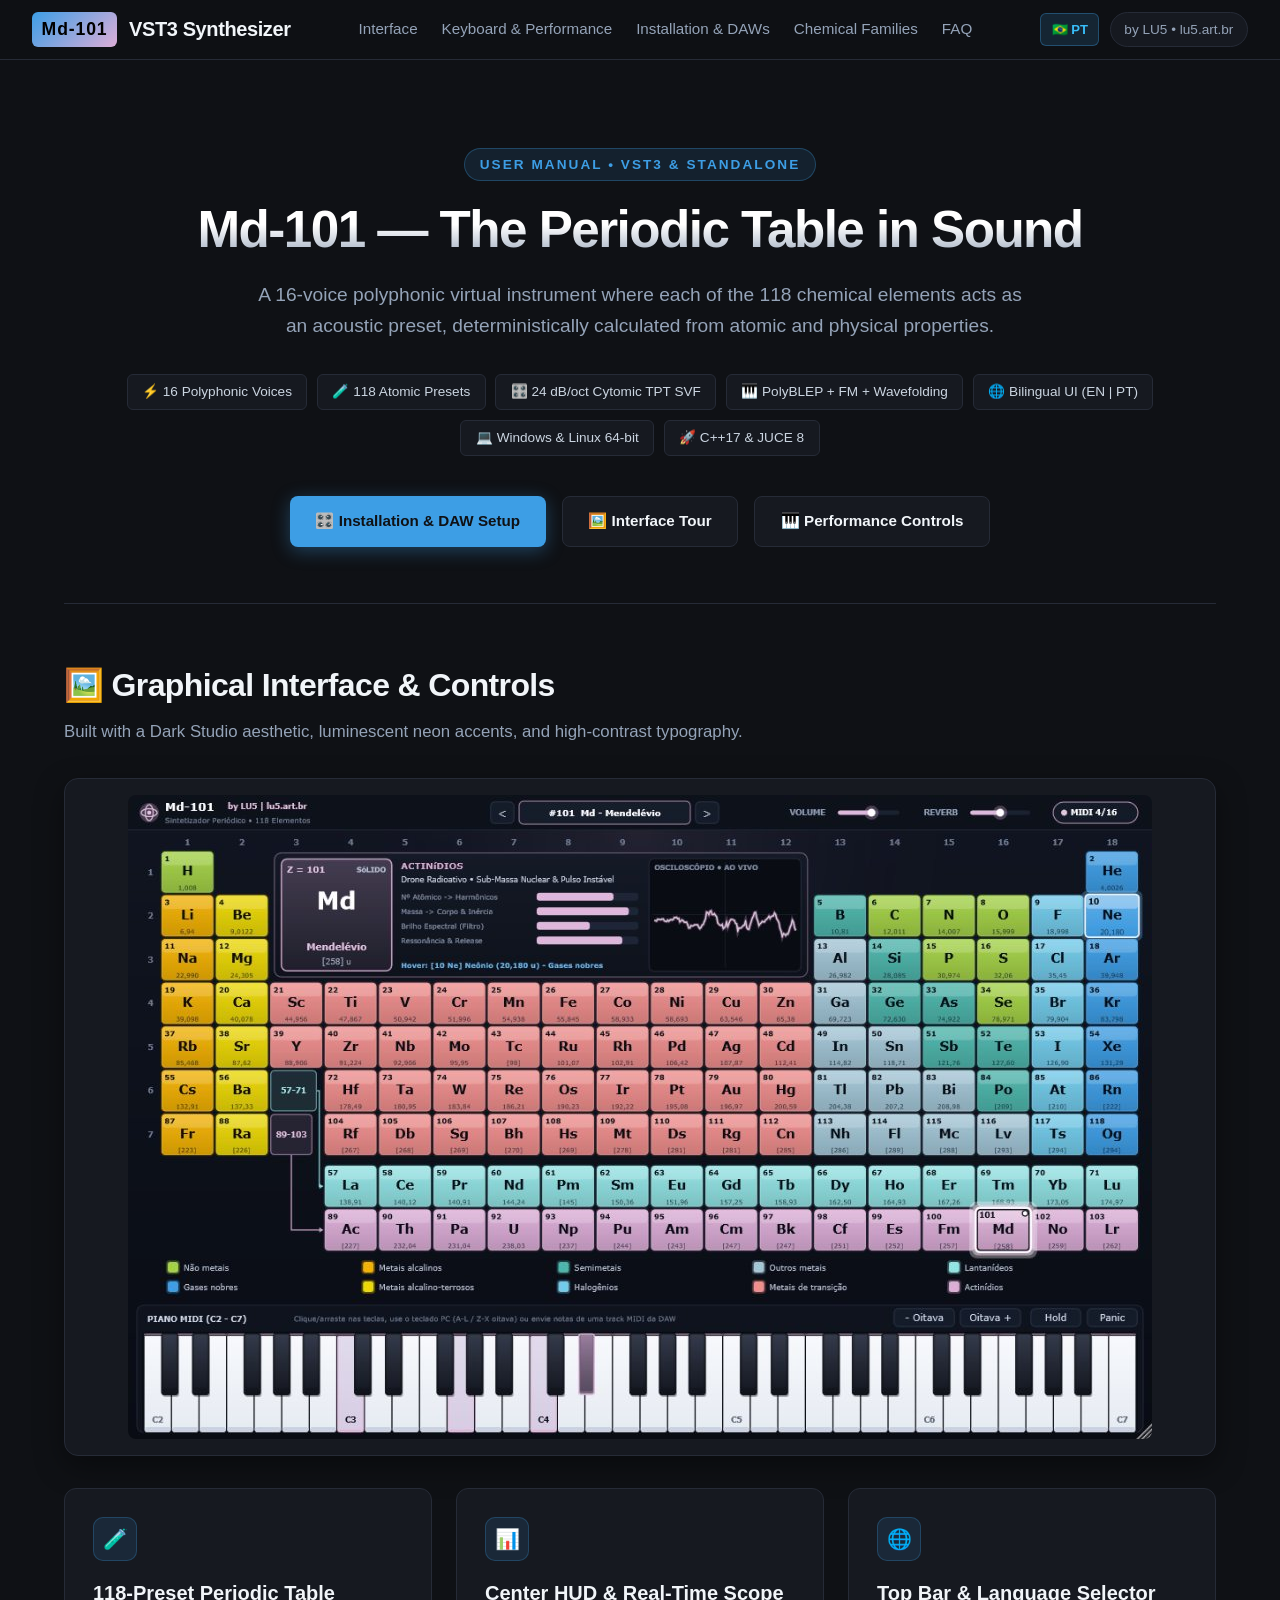
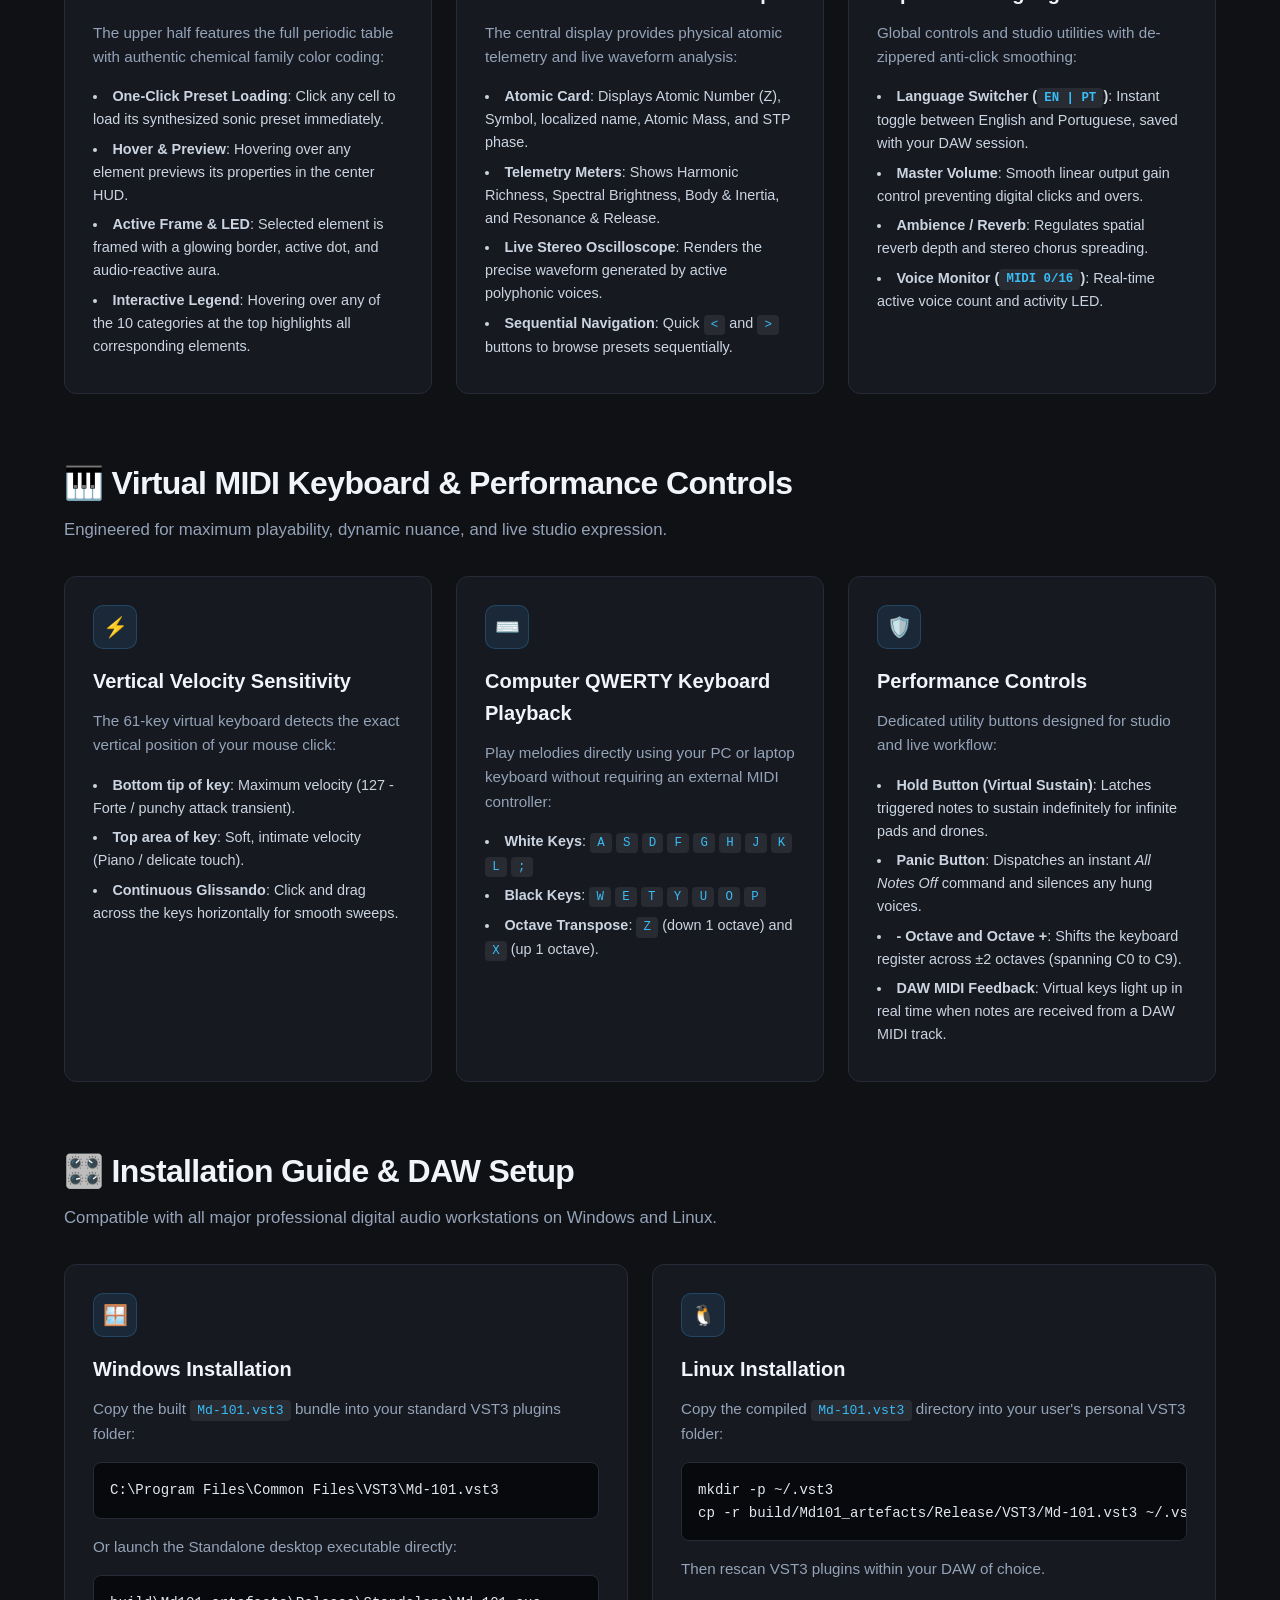
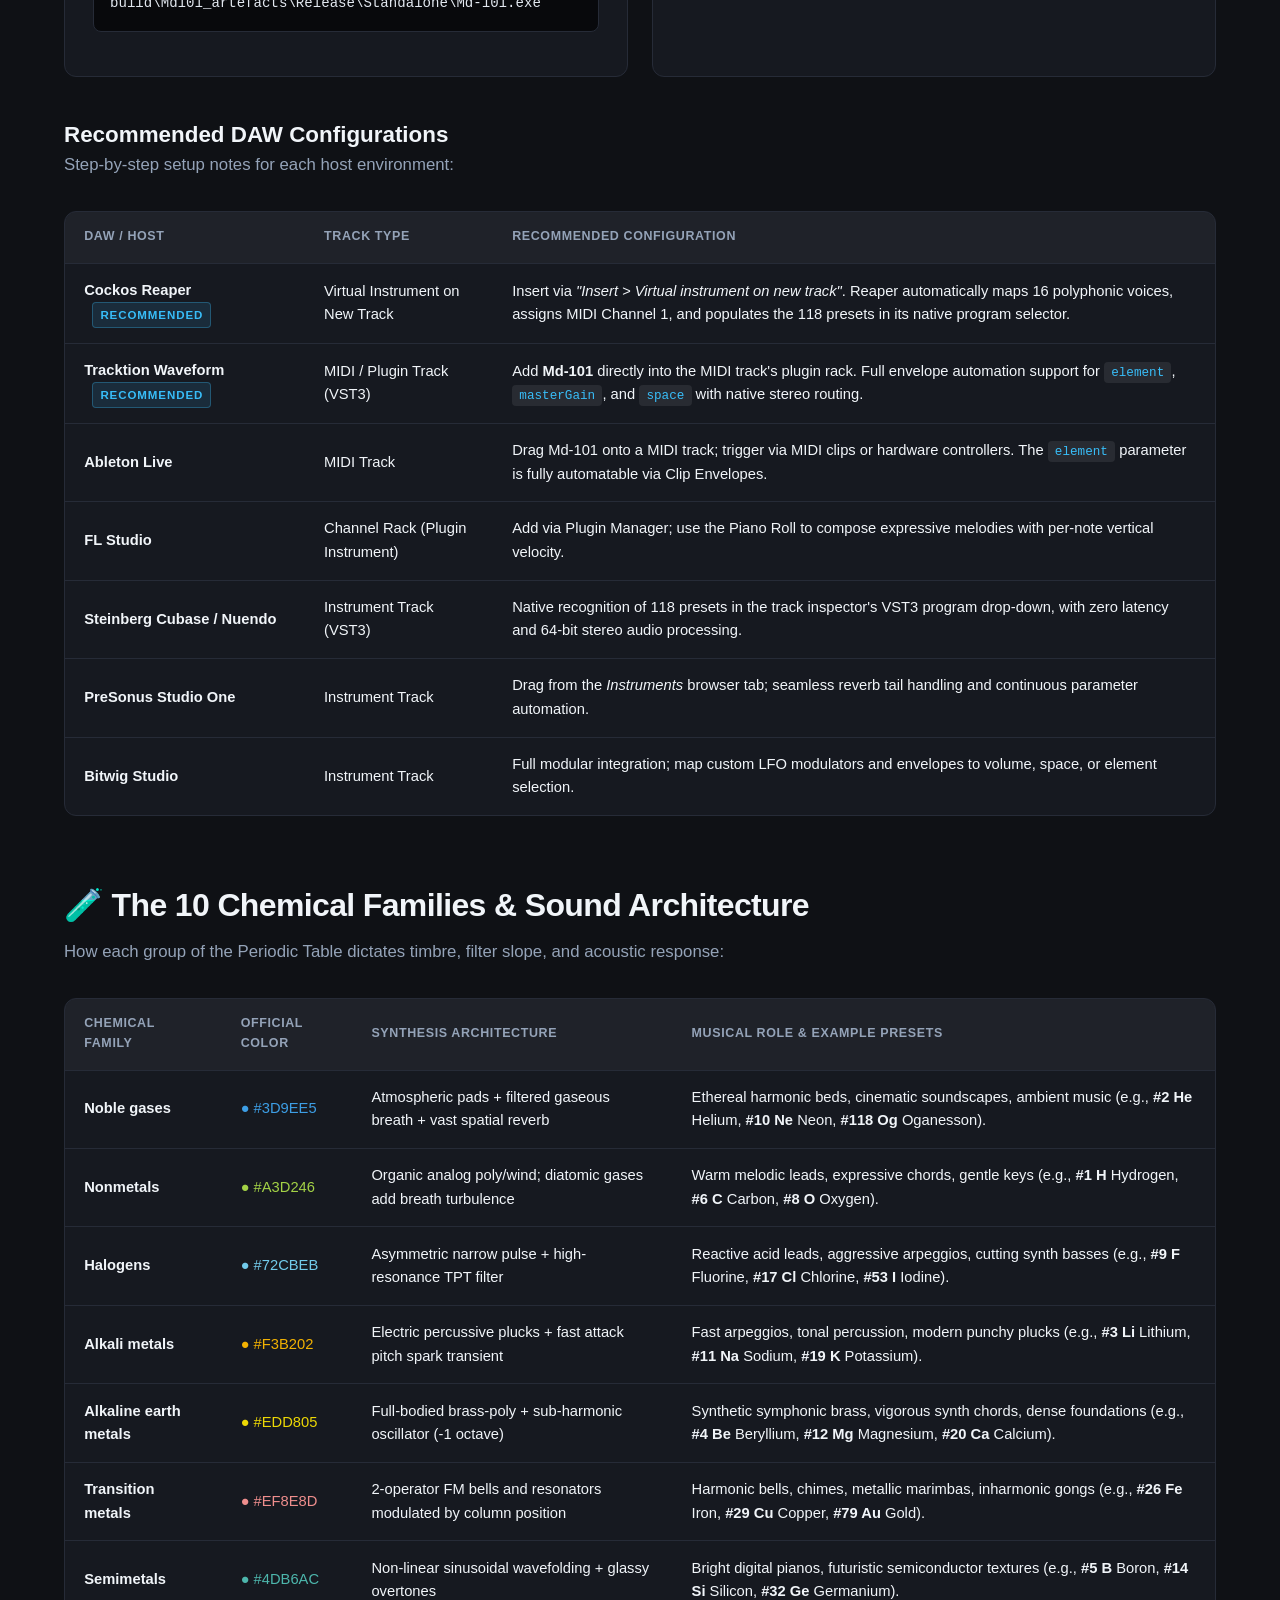
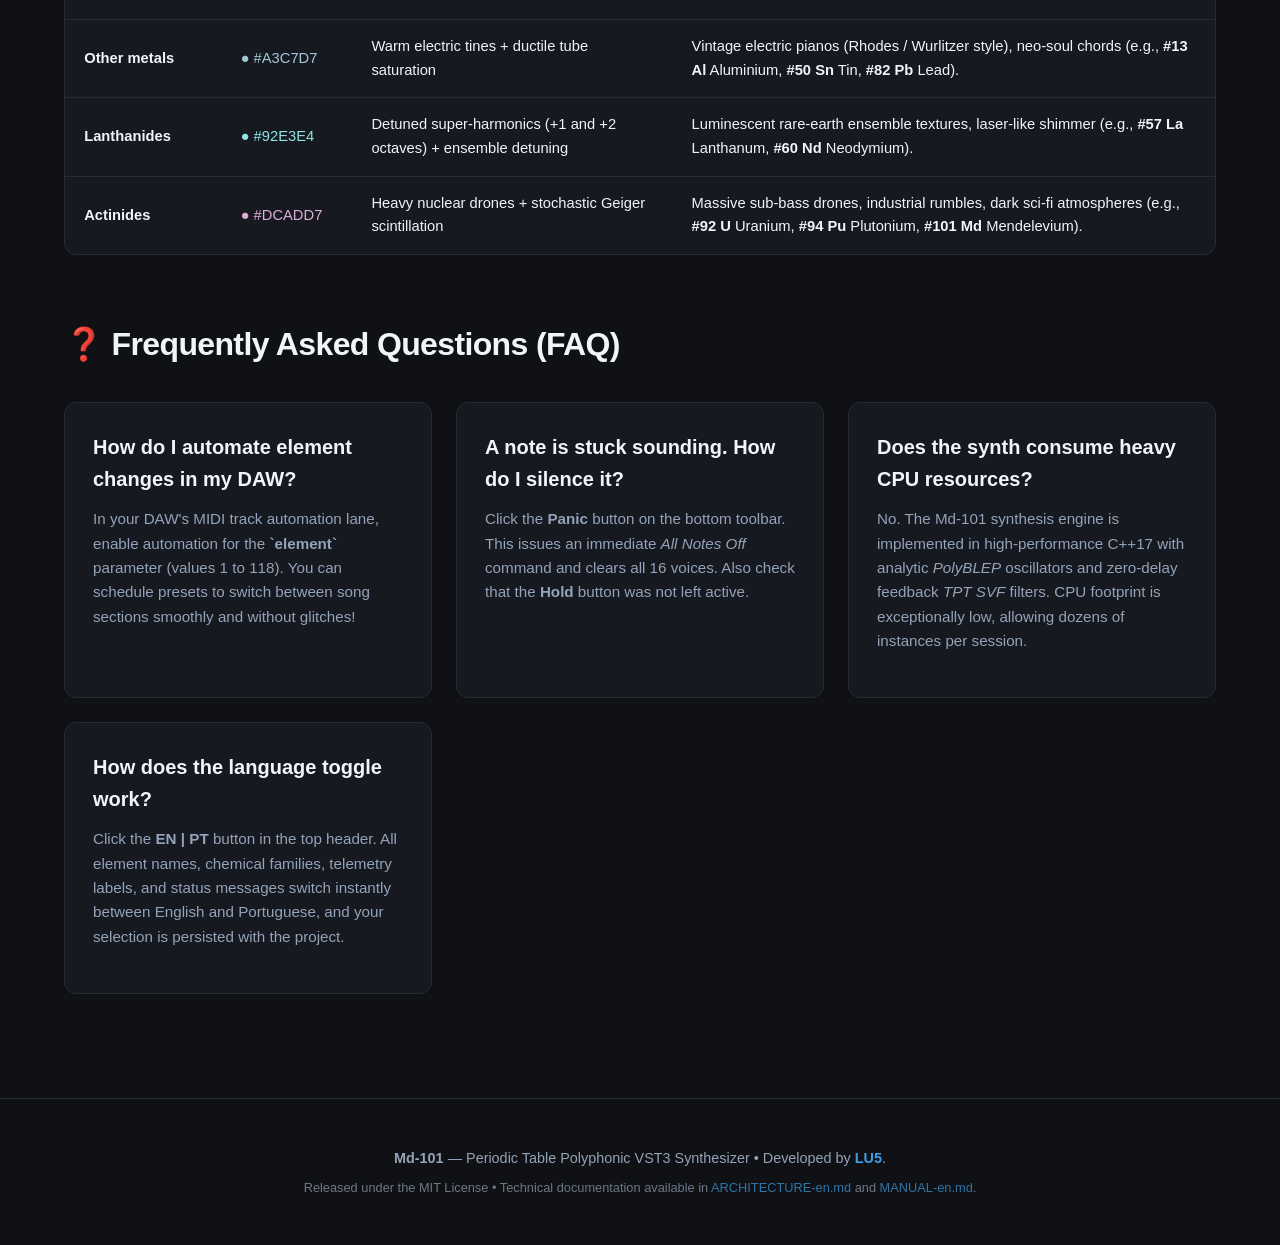
==== docs/manual-en.html @ d2798265 "feat: release version 1.1.0 with bilingual EN/PT UI and documentation" ====
<!DOCTYPE html>
<html lang="en">
<head>
  <meta charset="UTF-8">
  <meta name="viewport" content="width=device-width, initial-scale=1.0">
  <title>Md-101 — VST3 & Standalone User Manual</title>
  <style>
    :root {
      --bg-dark: #0f1115;
      --bg-card: #161920;
      --bg-card-hover: #1e222c;
      --bg-surface: #12141a;
      --border-subtle: #262b37;
      --border-bright: #3b4255;
      --text-main: #f1f5f9;
      --text-muted: #94a3b8;
      --accent: #3d9ee5;
      --accent-glow: rgba(61, 158, 229, 0.35);
      --font-family: -apple-system, BlinkMacSystemFont, "Segoe UI", Roboto, Helvetica, Arial, sans-serif;
    }

    * {
      box-sizing: border-box;
      margin: 0;
      padding: 0;
    }

    body {
      background-color: var(--bg-dark);
      color: var(--text-main);
      font-family: var(--font-family);
      line-height: 1.6;
      -webkit-font-smoothing: antialiased;
      overflow-x: hidden;
    }

    header {
      position: sticky;
      top: 0;
      z-index: 1000;
      background: rgba(15, 17, 21, 0.92);
      backdrop-filter: blur(12px);
      border-bottom: 1px solid var(--border-subtle);
      padding: 0.75rem 2rem;
      display: flex;
      justify-content: space-between;
      align-items: center;
      flex-wrap: wrap;
      gap: 1rem;
    }

    .logo-container {
      display: flex;
      align-items: center;
      gap: 0.75rem;
      text-decoration: none;
      color: inherit;
    }

    .logo-badge {
      background: linear-gradient(135deg, #3d9ee5, #dcadd7);
      color: #000;
      font-weight: 900;
      font-size: 1.1rem;
      padding: 0.2rem 0.6rem;
      border-radius: 6px;
      letter-spacing: 0.05em;
    }

    .logo-title {
      font-size: 1.25rem;
      font-weight: 700;
      letter-spacing: -0.02em;
    }

    .nav-links {
      display: flex;
      gap: 1.5rem;
      list-style: none;
      font-size: 0.95rem;
    }

    .nav-links a {
      color: var(--text-muted);
      text-decoration: none;
      font-weight: 500;
      transition: color 0.2s, text-shadow 0.2s;
    }

    .nav-links a:hover, .nav-links a.active {
      color: var(--text-main);
      text-shadow: 0 0 12px var(--accent-glow);
    }

    .header-actions {
      display: flex;
      align-items: center;
      gap: 0.65rem;
    }

    .lang-badge {
      background: rgba(61, 158, 229, 0.15);
      border: 1px solid rgba(61, 158, 229, 0.35);
      color: #38bdf8;
      font-size: 0.82rem;
      font-weight: 700;
      padding: 0.3rem 0.65rem;
      border-radius: 6px;
      text-decoration: none;
      transition: all 0.2s;
    }
    .lang-badge:hover {
      background: rgba(61, 158, 229, 0.28);
      border-color: #38bdf8;
      color: #fff;
    }

    .author-badge {
      background: var(--bg-card);
      border: 1px solid var(--border-subtle);
      padding: 0.35rem 0.85rem;
      border-radius: 20px;
      font-size: 0.85rem;
      text-decoration: none;
      color: var(--text-muted);
      transition: all 0.2s;
    }
    .author-badge:hover {
      border-color: var(--accent);
      color: var(--text-main);
    }

    /* Main Container */
    main {
      max-width: 1200px;
      margin: 0 auto;
      padding: 2.5rem 1.5rem;
    }

    /* Hero Section */
    .hero {
      text-align: center;
      padding: 3rem 1rem 3.5rem;
      border-bottom: 1px solid var(--border-subtle);
      margin-bottom: 3.5rem;
    }

    .hero-tag {
      display: inline-block;
      font-size: 0.85rem;
      text-transform: uppercase;
      letter-spacing: 0.15em;
      color: var(--accent);
      background: rgba(61, 158, 229, 0.12);
      border: 1px solid rgba(61, 158, 229, 0.3);
      padding: 0.3rem 0.9rem;
      border-radius: 50px;
      margin-bottom: 1.25rem;
      font-weight: 600;
    }

    .hero h1 {
      font-size: 3.2rem;
      font-weight: 800;
      letter-spacing: -0.03em;
      line-height: 1.15;
      margin-bottom: 1.25rem;
      background: linear-gradient(180deg, #ffffff 40%, #94a3b8 100%);
      -webkit-background-clip: text;
      -webkit-text-fill-color: transparent;
    }

    .hero p {
      font-size: 1.2rem;
      color: var(--text-muted);
      max-width: 780px;
      margin: 0 auto 2rem;
    }

    .hero-badges {
      display: flex;
      flex-wrap: wrap;
      justify-content: center;
      gap: 0.6rem;
      margin-bottom: 2.5rem;
    }

    .badge-pill {
      background: var(--bg-card);
      border: 1px solid var(--border-subtle);
      padding: 0.4rem 0.9rem;
      border-radius: 6px;
      font-size: 0.85rem;
      color: #cbd5e1;
    }

    .hero-actions {
      display: flex;
      justify-content: center;
      gap: 1rem;
      flex-wrap: wrap;
    }

    .btn {
      display: inline-flex;
      align-items: center;
      gap: 0.5rem;
      padding: 0.75rem 1.6rem;
      border-radius: 8px;
      font-weight: 600;
      font-size: 0.95rem;
      text-decoration: none;
      cursor: pointer;
      transition: all 0.2s;
      border: none;
    }

    .btn-primary {
      background: var(--accent);
      color: #0f1115;
      box-shadow: 0 4px 18px var(--accent-glow);
    }
    .btn-primary:hover {
      transform: translateY(-2px);
      box-shadow: 0 6px 24px var(--accent-glow);
      filter: brightness(1.1);
    }

    .btn-secondary {
      background: var(--bg-card);
      border: 1px solid var(--border-subtle);
      color: var(--text-main);
    }
    .btn-secondary:hover {
      border-color: var(--border-bright);
      background: var(--bg-card-hover);
    }

    /* Section Headers */
    .section-container {
      margin-bottom: 4rem;
    }

    .section-header {
      margin-bottom: 2rem;
    }

    .section-header h2 {
      font-size: 2rem;
      font-weight: 700;
      letter-spacing: -0.02em;
      margin-bottom: 0.5rem;
      display: flex;
      align-items: center;
      gap: 0.75rem;
    }

    .section-header p {
      color: var(--text-muted);
      font-size: 1.05rem;
    }

    /* Screenshot Banner */
    .screenshot-banner {
      background: var(--bg-card);
      border: 1px solid var(--border-subtle);
      border-radius: 14px;
      padding: 1rem;
      margin-bottom: 2rem;
      text-align: center;
      box-shadow: 0 10px 30px rgba(0, 0, 0, 0.4);
    }

    .screenshot-banner img {
      max-width: 100%;
      height: auto;
      border-radius: 8px;
      display: block;
      margin: 0 auto;
    }

    /* Content Cards Grid */
    .cards-grid {
      display: grid;
      grid-template-columns: repeat(auto-fit, minmax(320px, 1fr));
      gap: 1.5rem;
      margin-bottom: 2.5rem;
    }

    .content-card {
      background: var(--bg-card);
      border: 1px solid var(--border-subtle);
      border-radius: 12px;
      padding: 1.75rem;
      transition: border-color 0.2s;
    }
    .content-card:hover {
      border-color: var(--border-bright);
    }

    .card-icon {
      width: 44px;
      height: 44px;
      border-radius: 10px;
      background: rgba(61, 158, 229, 0.12);
      border: 1px solid rgba(61, 158, 229, 0.25);
      display: flex;
      align-items: center;
      justify-content: center;
      font-size: 1.25rem;
      margin-bottom: 1rem;
      color: var(--accent);
    }

    .content-card h3 {
      font-size: 1.25rem;
      margin-bottom: 0.75rem;
    }

    .content-card p {
      color: var(--text-muted);
      font-size: 0.95rem;
      margin-bottom: 1rem;
    }

    .content-card ul {
      list-style-position: inside;
      color: #cbd5e1;
      font-size: 0.9rem;
    }
    .content-card li {
      margin-bottom: 0.4rem;
    }

    /* Tables */
    .table-wrapper {
      overflow-x: auto;
      background: var(--bg-card);
      border: 1px solid var(--border-subtle);
      border-radius: 12px;
      margin: 1.5rem 0 2.5rem;
    }

    .spec-table {
      width: 100%;
      border-collapse: collapse;
      font-size: 0.92rem;
    }

    .spec-table th, .spec-table td {
      padding: 0.95rem 1.2rem;
      border-bottom: 1px solid var(--border-subtle);
      text-align: left;
    }

    .spec-table th {
      background: rgba(255, 255, 255, 0.04);
      color: var(--text-muted);
      font-weight: 600;
      text-transform: uppercase;
      font-size: 0.78rem;
      letter-spacing: 0.05em;
    }

    .spec-table tr:last-child td {
      border-bottom: none;
    }

    .spec-table tr:hover td {
      background: rgba(255, 255, 255, 0.02);
    }

    .top-daw-badge {
      display: inline-block;
      font-size: 0.72rem;
      text-transform: uppercase;
      letter-spacing: 0.08em;
      font-weight: 700;
      color: #38bdf8;
      background: rgba(56, 189, 248, 0.12);
      border: 1px solid rgba(56, 189, 248, 0.3);
      padding: 0.15rem 0.45rem;
      border-radius: 4px;
      margin-left: 0.5rem;
      vertical-align: middle;
    }

    /* Code blocks */
    pre, code {
      font-family: ui-monospace, SFMono-Regular, Menlo, Monaco, Consolas, monospace;
    }

    pre {
      background: #08090c;
      border: 1px solid var(--border-subtle);
      border-radius: 8px;
      padding: 1rem;
      overflow-x: auto;
      font-size: 0.88rem;
      color: #e2e8f0;
      margin: 0.75rem 0 1rem;
    }

    code.inline-code {
      background: rgba(255, 255, 255, 0.08);
      padding: 0.2rem 0.45rem;
      border-radius: 4px;
      font-size: 0.86em;
      color: #38bdf8;
    }

    footer {
      border-top: 1px solid var(--border-subtle);
      padding: 3rem 2rem;
      text-align: center;
      color: var(--text-muted);
      font-size: 0.9rem;
    }

    footer a {
      color: var(--accent);
      text-decoration: none;
    }
    footer a:hover {
      text-decoration: underline;
    }
  </style>
</head>
<body>

  <!-- Header -->
  <header>
    <a href="#intro" class="logo-container">
      <span class="logo-badge">Md-101</span>
      <span class="logo-title">VST3 Synthesizer</span>
    </a>
    <ul class="nav-links">
      <li><a href="#interface">Interface</a></li>
      <li><a href="#keyboard">Keyboard & Performance</a></li>
      <li><a href="#installation">Installation & DAWs</a></li>
      <li><a href="#families">Chemical Families</a></li>
      <li><a href="#faq">FAQ</a></li>
    </ul>
    <div class="header-actions">
      <a href="manual.html" class="lang-badge" title="Versão em Português">🇧🇷 PT</a>
      <a href="https://lu5.art.br" target="_blank" rel="noopener" class="author-badge">by LU5 • lu5.art.br</a>
    </div>
  </header>

  <!-- Main -->
  <main>

    <!-- Hero Section -->
    <section class="hero" id="intro">
      <span class="hero-tag">User Manual • VST3 & Standalone</span>
      <h1>Md-101 — The Periodic Table in Sound</h1>
      <p>
        A 16-voice polyphonic virtual instrument where each of the 118 chemical elements acts as an acoustic preset, deterministically calculated from atomic and physical properties.
      </p>

      <div class="hero-badges">
        <span class="badge-pill">⚡ 16 Polyphonic Voices</span>
        <span class="badge-pill">🧪 118 Atomic Presets</span>
        <span class="badge-pill">🎛️ 24 dB/oct Cytomic TPT SVF</span>
        <span class="badge-pill">🎹 PolyBLEP + FM + Wavefolding</span>
        <span class="badge-pill">🌐 Bilingual UI (EN | PT)</span>
        <span class="badge-pill">💻 Windows & Linux 64-bit</span>
        <span class="badge-pill">🚀 C++17 & JUCE 8</span>
      </div>

      <div class="hero-actions">
        <a href="#installation" class="btn btn-primary">🎛️ Installation & DAW Setup</a>
        <a href="#interface" class="btn btn-secondary">🖼️ Interface Tour</a>
        <a href="#keyboard" class="btn btn-secondary">🎹 Performance Controls</a>
      </div>
    </section>

    <!-- Interface Section -->
    <section class="section-container" id="interface">
      <div class="section-header">
        <h2>🖼️ Graphical Interface & Controls</h2>
        <p>Built with a Dark Studio aesthetic, luminescent neon accents, and high-contrast typography.</p>
      </div>

      <div class="screenshot-banner">
        <img src="../assets/screenshot.jpg" alt="Official Md-101 synthesizer interface screenshot" />
      </div>

      <div class="cards-grid">
        <div class="content-card">
          <div class="card-icon">🧪</div>
          <h3>118-Preset Periodic Table</h3>
          <p>
            The upper half features the full periodic table with authentic chemical family color coding:
          </p>
          <ul>
            <li><strong>One-Click Preset Loading</strong>: Click any cell to load its synthesized sonic preset immediately.</li>
            <li><strong>Hover & Preview</strong>: Hovering over any element previews its properties in the center HUD.</li>
            <li><strong>Active Frame & LED</strong>: Selected element is framed with a glowing border, active dot, and audio-reactive aura.</li>
            <li><strong>Interactive Legend</strong>: Hovering over any of the 10 categories at the top highlights all corresponding elements.</li>
          </ul>
        </div>

        <div class="content-card">
          <div class="card-icon">📊</div>
          <h3>Center HUD & Real-Time Scope</h3>
          <p>
            The central display provides physical atomic telemetry and live waveform analysis:
          </p>
          <ul>
            <li><strong>Atomic Card</strong>: Displays Atomic Number (Z), Symbol, localized name, Atomic Mass, and STP phase.</li>
            <li><strong>Telemetry Meters</strong>: Shows Harmonic Richness, Spectral Brightness, Body & Inertia, and Resonance & Release.</li>
            <li><strong>Live Stereo Oscilloscope</strong>: Renders the precise waveform generated by active polyphonic voices.</li>
            <li><strong>Sequential Navigation</strong>: Quick <code class="inline-code">&lt;</code> and <code class="inline-code">&gt;</code> buttons to browse presets sequentially.</li>
          </ul>
        </div>

        <div class="content-card">
          <div class="card-icon">🌐</div>
          <h3>Top Bar & Language Selector</h3>
          <p>
            Global controls and studio utilities with de-zippered anti-click smoothing:
          </p>
          <ul>
            <li><strong>Language Switcher (<code class="inline-code">EN | PT</code>)</strong>: Instant toggle between English and Portuguese, saved with your DAW session.</li>
            <li><strong>Master Volume</strong>: Smooth linear output gain control preventing digital clicks and overs.</li>
            <li><strong>Ambience / Reverb</strong>: Regulates spatial reverb depth and stereo chorus spreading.</li>
            <li><strong>Voice Monitor (<code class="inline-code">MIDI 0/16</code>)</strong>: Real-time active voice count and activity LED.</li>
          </ul>
        </div>
      </div>
    </section>

    <!-- Performance & Keyboard Section -->
    <section class="section-container" id="keyboard">
      <div class="section-header">
        <h2>🎹 Virtual MIDI Keyboard & Performance Controls</h2>
        <p>Engineered for maximum playability, dynamic nuance, and live studio expression.</p>
      </div>

      <div class="cards-grid">
        <div class="content-card">
          <div class="card-icon">⚡</div>
          <h3>Vertical Velocity Sensitivity</h3>
          <p>
            The 61-key virtual keyboard detects the exact vertical position of your mouse click:
          </p>
          <ul>
            <li><strong>Bottom tip of key</strong>: Maximum velocity (127 - Forte / punchy attack transient).</li>
            <li><strong>Top area of key</strong>: Soft, intimate velocity (Piano / delicate touch).</li>
            <li><strong>Continuous Glissando</strong>: Click and drag across the keys horizontally for smooth sweeps.</li>
          </ul>
        </div>

        <div class="content-card">
          <div class="card-icon">⌨️</div>
          <h3>Computer QWERTY Keyboard Playback</h3>
          <p>
            Play melodies directly using your PC or laptop keyboard without requiring an external MIDI controller:
          </p>
          <ul>
            <li><strong>White Keys</strong>: <code class="inline-code">A</code> <code class="inline-code">S</code> <code class="inline-code">D</code> <code class="inline-code">F</code> <code class="inline-code">G</code> <code class="inline-code">H</code> <code class="inline-code">J</code> <code class="inline-code">K</code> <code class="inline-code">L</code> <code class="inline-code">;</code></li>
            <li><strong>Black Keys</strong>: <code class="inline-code">W</code> <code class="inline-code">E</code> <code class="inline-code">T</code> <code class="inline-code">Y</code> <code class="inline-code">U</code> <code class="inline-code">O</code> <code class="inline-code">P</code></li>
            <li><strong>Octave Transpose</strong>: <code class="inline-code">Z</code> (down 1 octave) and <code class="inline-code">X</code> (up 1 octave).</li>
          </ul>
        </div>

        <div class="content-card">
          <div class="card-icon">🛡️</div>
          <h3>Performance Controls</h3>
          <p>
            Dedicated utility buttons designed for studio and live workflow:
          </p>
          <ul>
            <li><strong>Hold Button (Virtual Sustain)</strong>: Latches triggered notes to sustain indefinitely for infinite pads and drones.</li>
            <li><strong>Panic Button</strong>: Dispatches an instant <em>All Notes Off</em> command and silences any hung voices.</li>
            <li><strong>- Octave and Octave +</strong>: Shifts the keyboard register across &plusmn;2 octaves (spanning C0 to C9).</li>
            <li><strong>DAW MIDI Feedback</strong>: Virtual keys light up in real time when notes are received from a DAW MIDI track.</li>
          </ul>
        </div>
      </div>
    </section>

    <!-- Installation & DAWs Section -->
    <section class="section-container" id="installation">
      <div class="section-header">
        <h2>🎛️ Installation Guide & DAW Setup</h2>
        <p>Compatible with all major professional digital audio workstations on Windows and Linux.</p>
      </div>

      <div class="cards-grid">
        <div class="content-card">
          <div class="card-icon">🪟</div>
          <h3>Windows Installation</h3>
          <p>Copy the built <code class="inline-code">Md-101.vst3</code> bundle into your standard VST3 plugins folder:</p>
          <pre>C:\Program Files\Common Files\VST3\Md-101.vst3</pre>
          <p>Or launch the Standalone desktop executable directly:</p>
          <pre>build\Md101_artefacts\Release\Standalone\Md-101.exe</pre>
        </div>

        <div class="content-card">
          <div class="card-icon">🐧</div>
          <h3>Linux Installation</h3>
          <p>Copy the compiled <code class="inline-code">Md-101.vst3</code> directory into your user's personal VST3 folder:</p>
          <pre>mkdir -p ~/.vst3
cp -r build/Md101_artefacts/Release/VST3/Md-101.vst3 ~/.vst3/</pre>
          <p>Then rescan VST3 plugins within your DAW of choice.</p>
        </div>
      </div>

      <div class="section-header" style="margin-top: 2rem;">
        <h3 style="font-size: 1.4rem;">Recommended DAW Configurations</h3>
        <p>Step-by-step setup notes for each host environment:</p>
      </div>

      <div class="table-wrapper">
        <table class="spec-table">
          <thead>
            <tr>
              <th>DAW / Host</th>
              <th>Track Type</th>
              <th>Recommended Configuration</th>
            </tr>
          </thead>
          <tbody>
            <tr>
              <td>
                <strong>Cockos Reaper</strong>
                <span class="top-daw-badge">Recommended</span>
              </td>
              <td>Virtual Instrument on New Track</td>
              <td>Insert via <em>"Insert &gt; Virtual instrument on new track"</em>. Reaper automatically maps 16 polyphonic voices, assigns MIDI Channel 1, and populates the 118 presets in its native program selector.</td>
            </tr>
            <tr>
              <td>
                <strong>Tracktion Waveform</strong>
                <span class="top-daw-badge">Recommended</span>
              </td>
              <td>MIDI / Plugin Track (VST3)</td>
              <td>Add <strong>Md-101</strong> directly into the MIDI track's plugin rack. Full envelope automation support for <code class="inline-code">element</code>, <code class="inline-code">masterGain</code>, and <code class="inline-code">space</code> with native stereo routing.</td>
            </tr>
            <tr>
              <td><strong>Ableton Live</strong></td>
              <td>MIDI Track</td>
              <td>Drag Md-101 onto a MIDI track; trigger via MIDI clips or hardware controllers. The <code class="inline-code">element</code> parameter is fully automatable via Clip Envelopes.</td>
            </tr>
            <tr>
              <td><strong>FL Studio</strong></td>
              <td>Channel Rack (Plugin Instrument)</td>
              <td>Add via Plugin Manager; use the Piano Roll to compose expressive melodies with per-note vertical velocity.</td>
            </tr>
            <tr>
              <td><strong>Steinberg Cubase / Nuendo</strong></td>
              <td>Instrument Track (VST3)</td>
              <td>Native recognition of 118 presets in the track inspector's VST3 program drop-down, with zero latency and 64-bit stereo audio processing.</td>
            </tr>
            <tr>
              <td><strong>PreSonus Studio One</strong></td>
              <td>Instrument Track</td>
              <td>Drag from the <em>Instruments</em> browser tab; seamless reverb tail handling and continuous parameter automation.</td>
            </tr>
            <tr>
              <td><strong>Bitwig Studio</strong></td>
              <td>Instrument Track</td>
              <td>Full modular integration; map custom LFO modulators and envelopes to volume, space, or element selection.</td>
            </tr>
          </tbody>
        </table>
      </div>
    </section>

    <!-- Chemical Families & Sound Section -->
    <section class="section-container" id="families">
      <div class="section-header">
        <h2>🧪 The 10 Chemical Families & Sound Architecture</h2>
        <p>How each group of the Periodic Table dictates timbre, filter slope, and acoustic response:</p>
      </div>

      <div class="table-wrapper">
        <table class="spec-table">
          <thead>
            <tr>
              <th>Chemical Family</th>
              <th>Official Color</th>
              <th>Synthesis Architecture</th>
              <th>Musical Role & Example Presets</th>
            </tr>
          </thead>
          <tbody>
            <tr>
              <td><strong>Noble gases</strong></td>
              <td><span style="color: #3D9EE5;">● #3D9EE5</span></td>
              <td>Atmospheric pads + filtered gaseous breath + vast spatial reverb</td>
              <td>Ethereal harmonic beds, cinematic soundscapes, ambient music (e.g., <strong>#2 He</strong> Helium, <strong>#10 Ne</strong> Neon, <strong>#118 Og</strong> Oganesson).</td>
            </tr>
            <tr>
              <td><strong>Nonmetals</strong></td>
              <td><span style="color: #A3D246;">● #A3D246</span></td>
              <td>Organic analog poly/wind; diatomic gases add breath turbulence</td>
              <td>Warm melodic leads, expressive chords, gentle keys (e.g., <strong>#1 H</strong> Hydrogen, <strong>#6 C</strong> Carbon, <strong>#8 O</strong> Oxygen).</td>
            </tr>
            <tr>
              <td><strong>Halogens</strong></td>
              <td><span style="color: #72CBEB;">● #72CBEB</span></td>
              <td>Asymmetric narrow pulse + high-resonance TPT filter</td>
              <td>Reactive acid leads, aggressive arpeggios, cutting synth basses (e.g., <strong>#9 F</strong> Fluorine, <strong>#17 Cl</strong> Chlorine, <strong>#53 I</strong> Iodine).</td>
            </tr>
            <tr>
              <td><strong>Alkali metals</strong></td>
              <td><span style="color: #F3B202;">● #F3B202</span></td>
              <td>Electric percussive plucks + fast attack pitch spark transient</td>
              <td>Fast arpeggios, tonal percussion, modern punchy plucks (e.g., <strong>#3 Li</strong> Lithium, <strong>#11 Na</strong> Sodium, <strong>#19 K</strong> Potassium).</td>
            </tr>
            <tr>
              <td><strong>Alkaline earth metals</strong></td>
              <td><span style="color: #EDD805;">● #EDD805</span></td>
              <td>Full-bodied brass-poly + sub-harmonic oscillator (-1 octave)</td>
              <td>Synthetic symphonic brass, vigorous synth chords, dense foundations (e.g., <strong>#4 Be</strong> Beryllium, <strong>#12 Mg</strong> Magnesium, <strong>#20 Ca</strong> Calcium).</td>
            </tr>
            <tr>
              <td><strong>Transition metals</strong></td>
              <td><span style="color: #EF8E8D;">● #EF8E8D</span></td>
              <td>2-operator FM bells and resonators modulated by column position</td>
              <td>Harmonic bells, chimes, metallic marimbas, inharmonic gongs (e.g., <strong>#26 Fe</strong> Iron, <strong>#29 Cu</strong> Copper, <strong>#79 Au</strong> Gold).</td>
            </tr>
            <tr>
              <td><strong>Semimetals</strong></td>
              <td><span style="color: #4DB6AC;">● #4DB6AC</span></td>
              <td>Non-linear sinusoidal wavefolding + glassy overtones</td>
              <td>Bright digital pianos, futuristic semiconductor textures (e.g., <strong>#5 B</strong> Boron, <strong>#14 Si</strong> Silicon, <strong>#32 Ge</strong> Germanium).</td>
            </tr>
            <tr>
              <td><strong>Other metals</strong></td>
              <td><span style="color: #A3C7D7;">● #A3C7D7</span></td>
              <td>Warm electric tines + ductile tube saturation</td>
              <td>Vintage electric pianos (Rhodes / Wurlitzer style), neo-soul chords (e.g., <strong>#13 Al</strong> Aluminium, <strong>#50 Sn</strong> Tin, <strong>#82 Pb</strong> Lead).</td>
            </tr>
            <tr>
              <td><strong>Lanthanides</strong></td>
              <td><span style="color: #92E3E4;">● #92E3E4</span></td>
              <td>Detuned super-harmonics (+1 and +2 octaves) + ensemble detuning</td>
              <td>Luminescent rare-earth ensemble textures, laser-like shimmer (e.g., <strong>#57 La</strong> Lanthanum, <strong>#60 Nd</strong> Neodymium).</td>
            </tr>
            <tr>
              <td><strong>Actinides</strong></td>
              <td><span style="color: #DCADD7;">● #DCADD7</span></td>
              <td>Heavy nuclear drones + stochastic Geiger scintillation</td>
              <td>Massive sub-bass drones, industrial rumbles, dark sci-fi atmospheres (e.g., <strong>#92 U</strong> Uranium, <strong>#94 Pu</strong> Plutonium, <strong>#101 Md</strong> Mendelevium).</td>
            </tr>
          </tbody>
        </table>
      </div>
    </section>

    <!-- FAQ Section -->
    <section class="section-container" id="faq">
      <div class="section-header">
        <h2>❓ Frequently Asked Questions (FAQ)</h2>
      </div>

      <div class="cards-grid">
        <div class="content-card">
          <h3>How do I automate element changes in my DAW?</h3>
          <p>
            In your DAW's MIDI track automation lane, enable automation for the <strong>`element`</strong> parameter (values 1 to 118). You can schedule presets to switch between song sections smoothly and without glitches!
          </p>
        </div>

        <div class="content-card">
          <h3>A note is stuck sounding. How do I silence it?</h3>
          <p>
            Click the <strong>Panic</strong> button on the bottom toolbar. This issues an immediate <em>All Notes Off</em> command and clears all 16 voices. Also check that the <strong>Hold</strong> button was not left active.
          </p>
        </div>

        <div class="content-card">
          <h3>Does the synth consume heavy CPU resources?</h3>
          <p>
            No. The Md-101 synthesis engine is implemented in high-performance C++17 with analytic <em>PolyBLEP</em> oscillators and zero-delay feedback <em>TPT SVF</em> filters. CPU footprint is exceptionally low, allowing dozens of instances per session.
          </p>
        </div>

        <div class="content-card">
          <h3>How does the language toggle work?</h3>
          <p>
            Click the <strong>EN | PT</strong> button in the top header. All element names, chemical families, telemetry labels, and status messages switch instantly between English and Portuguese, and your selection is persisted with the project.
          </p>
        </div>
      </div>
    </section>

  </main>

  <!-- Footer -->
  <footer>
    <p>
      <strong>Md-101</strong> — Periodic Table Polyphonic VST3 Synthesizer • Developed by <a href="https://lu5.art.br" target="_blank" rel="noopener"><strong>LU5</strong></a>.
    </p>
    <p style="margin-top: 0.5rem; font-size: 0.8rem; opacity: 0.7;">
      Released under the MIT License • Technical documentation available in <a href="ARCHITECTURE-en.md">ARCHITECTURE-en.md</a> and <a href="MANUAL-en.md">MANUAL-en.md</a>.
    </p>
  </footer>

</body>
</html>
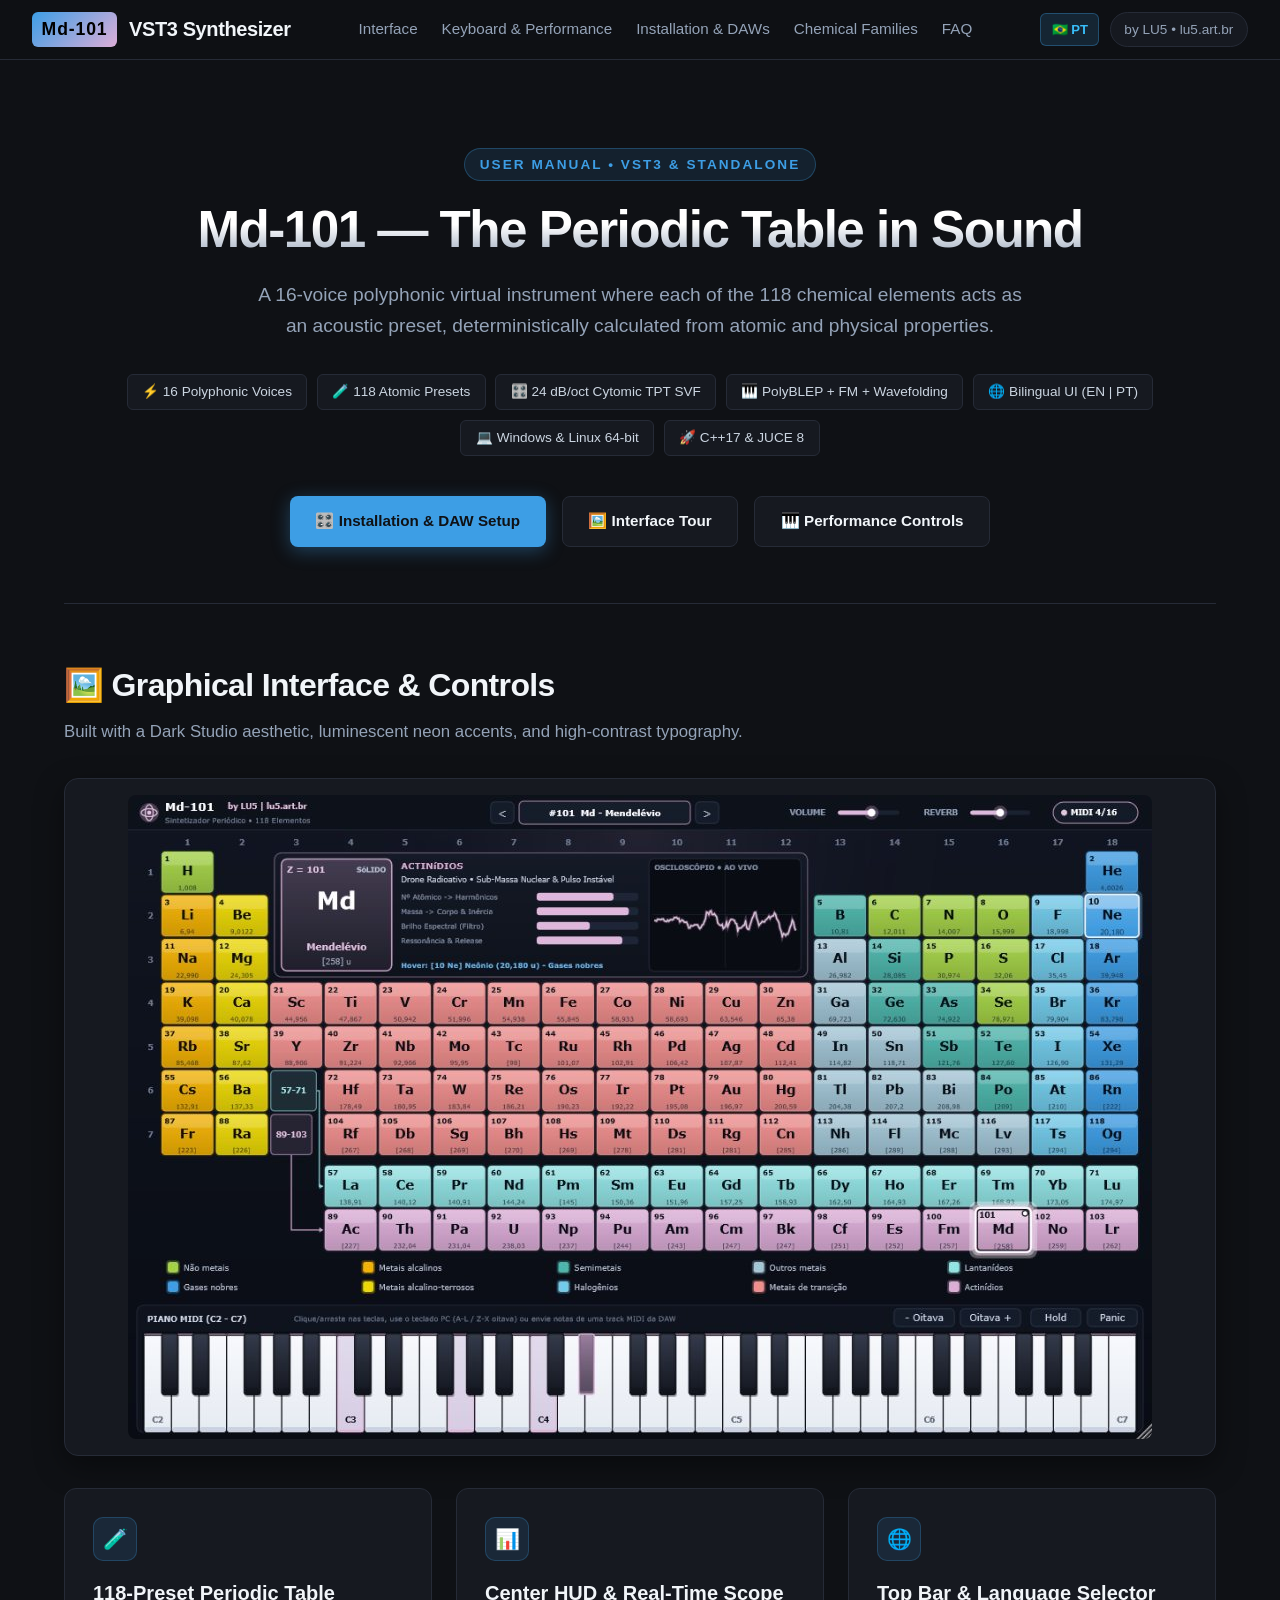
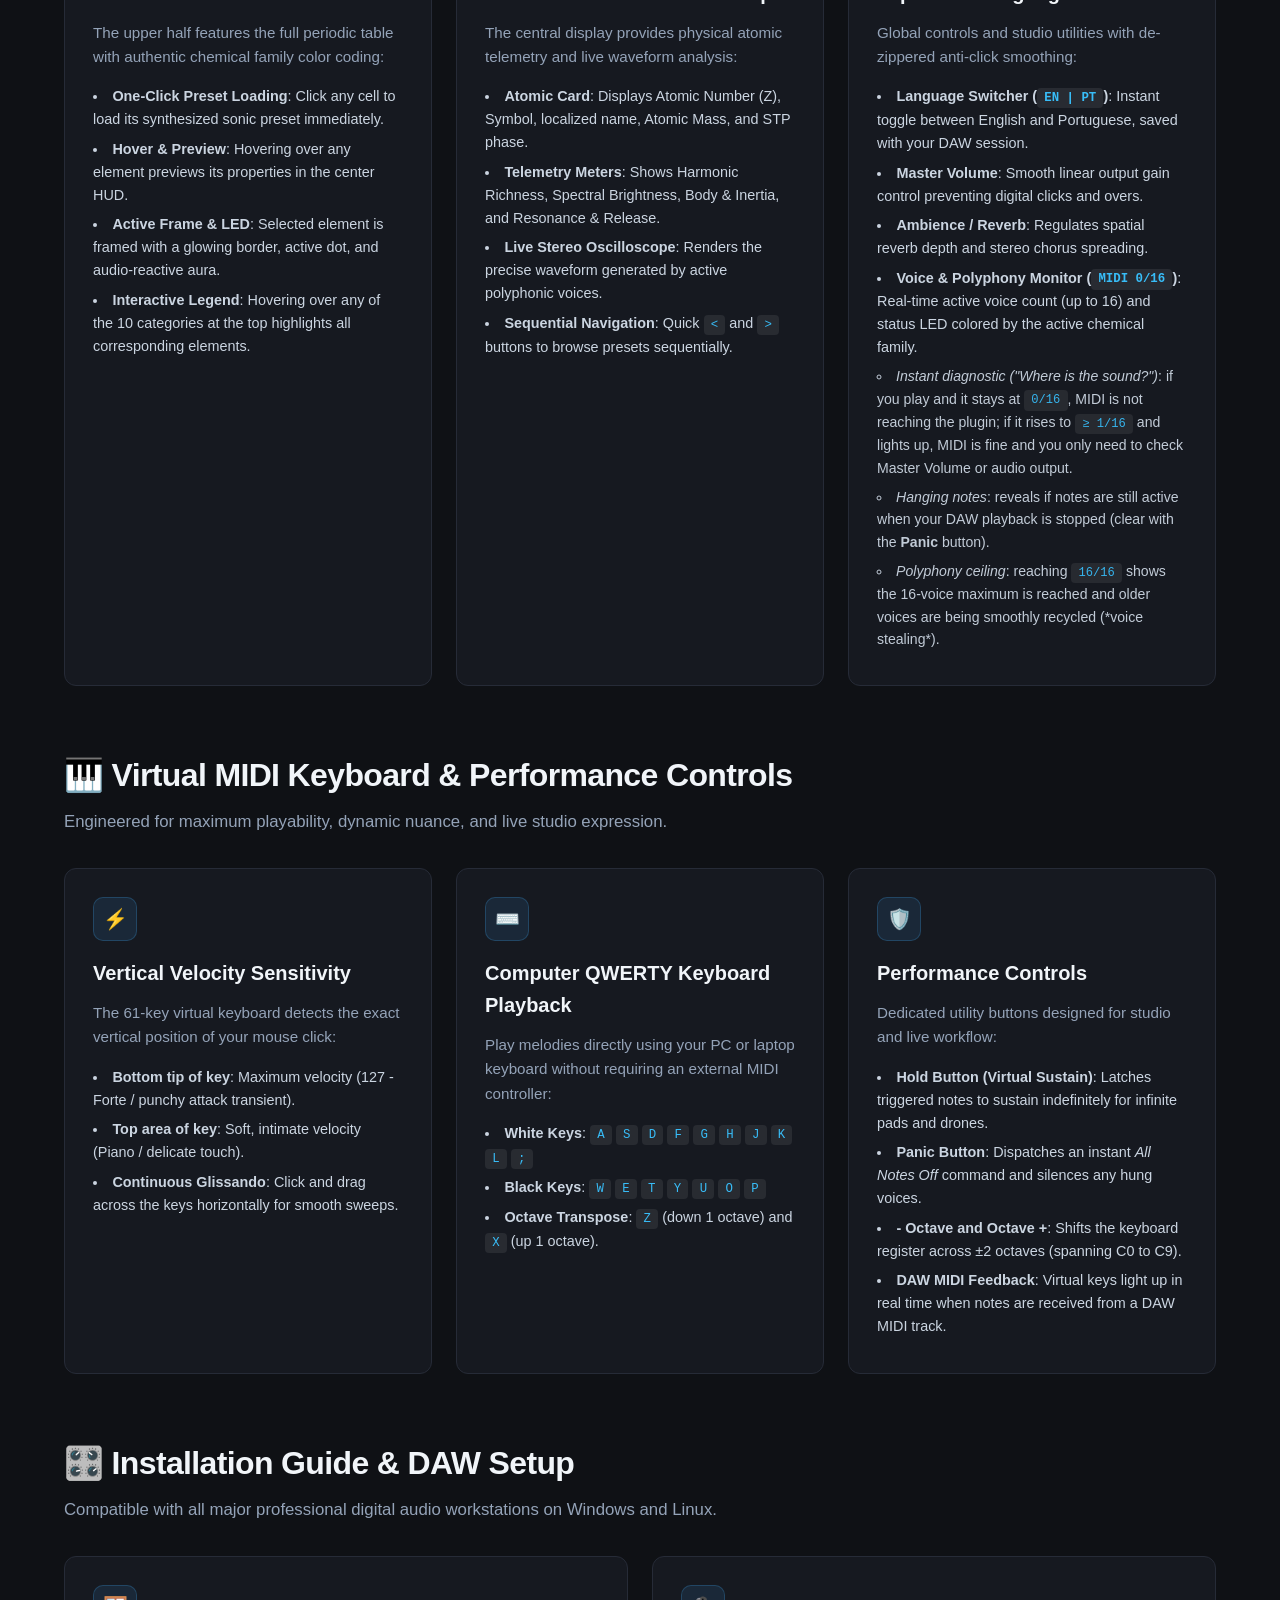
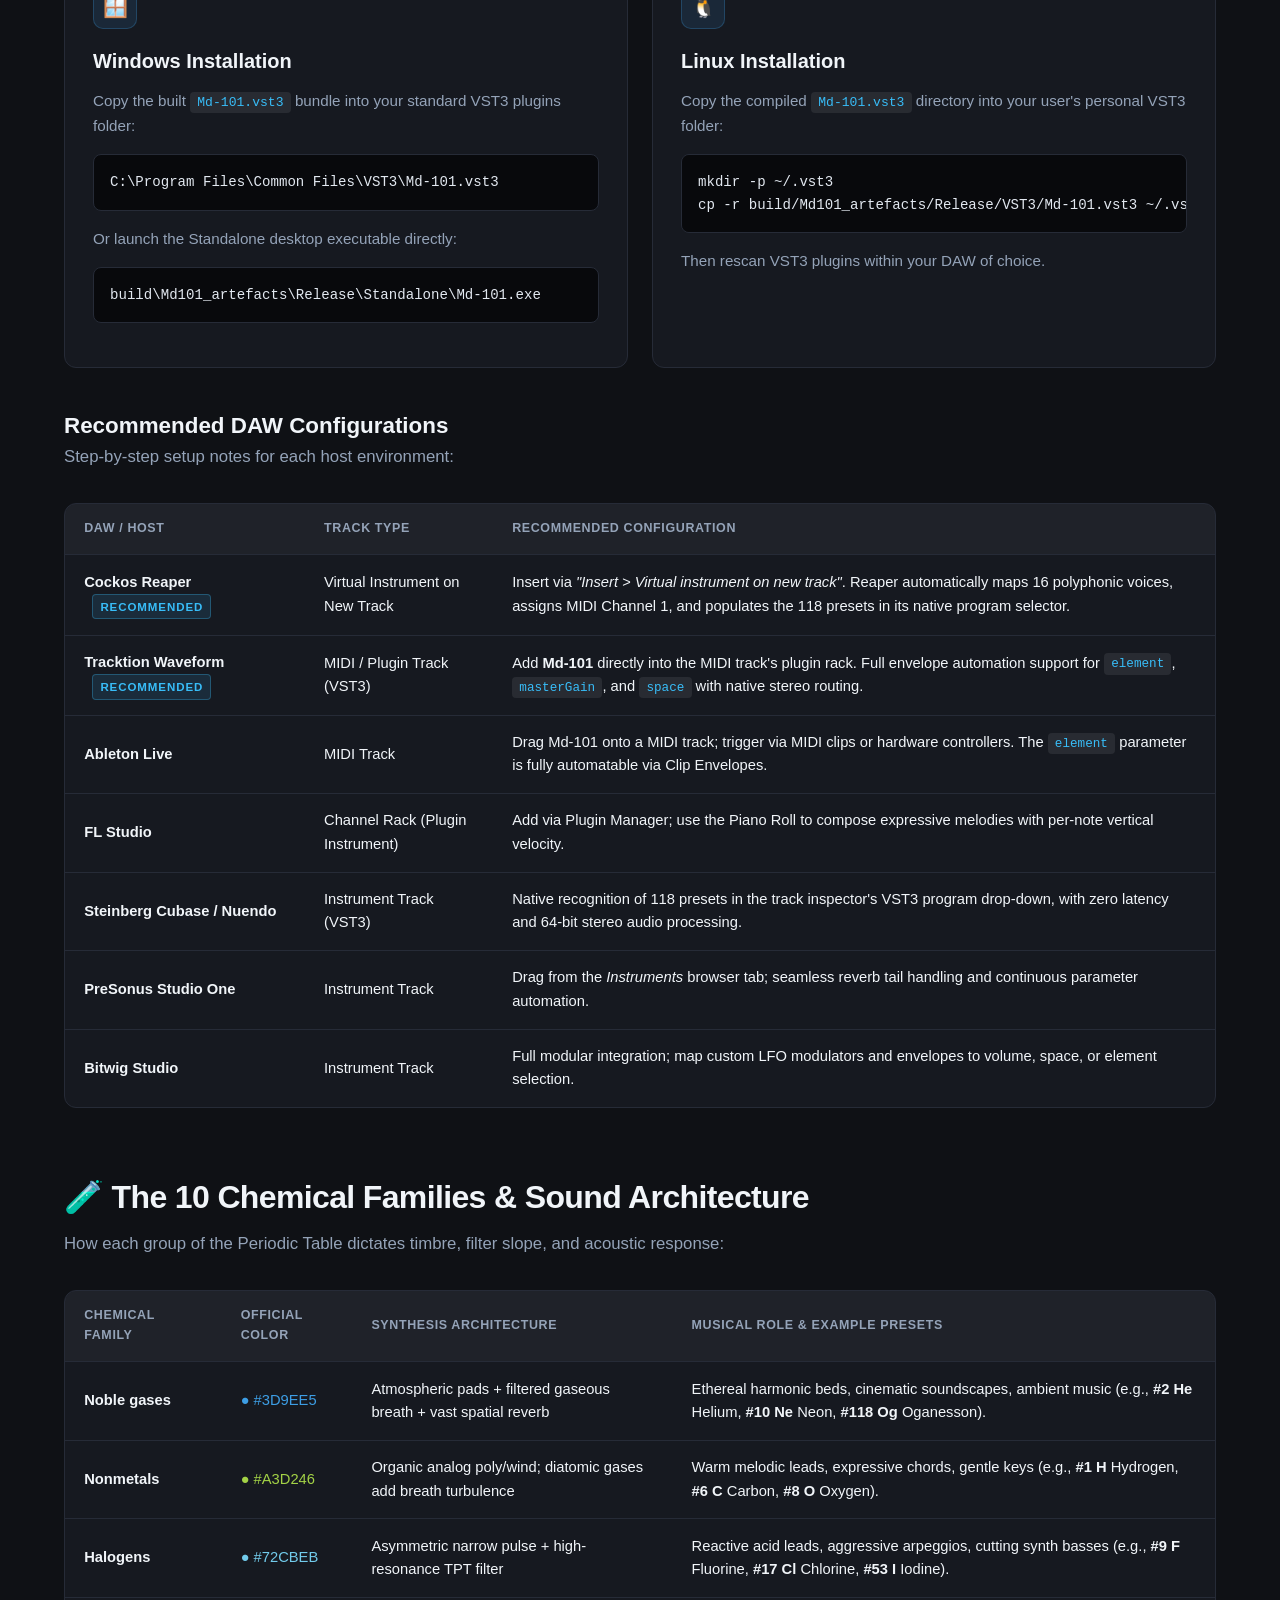
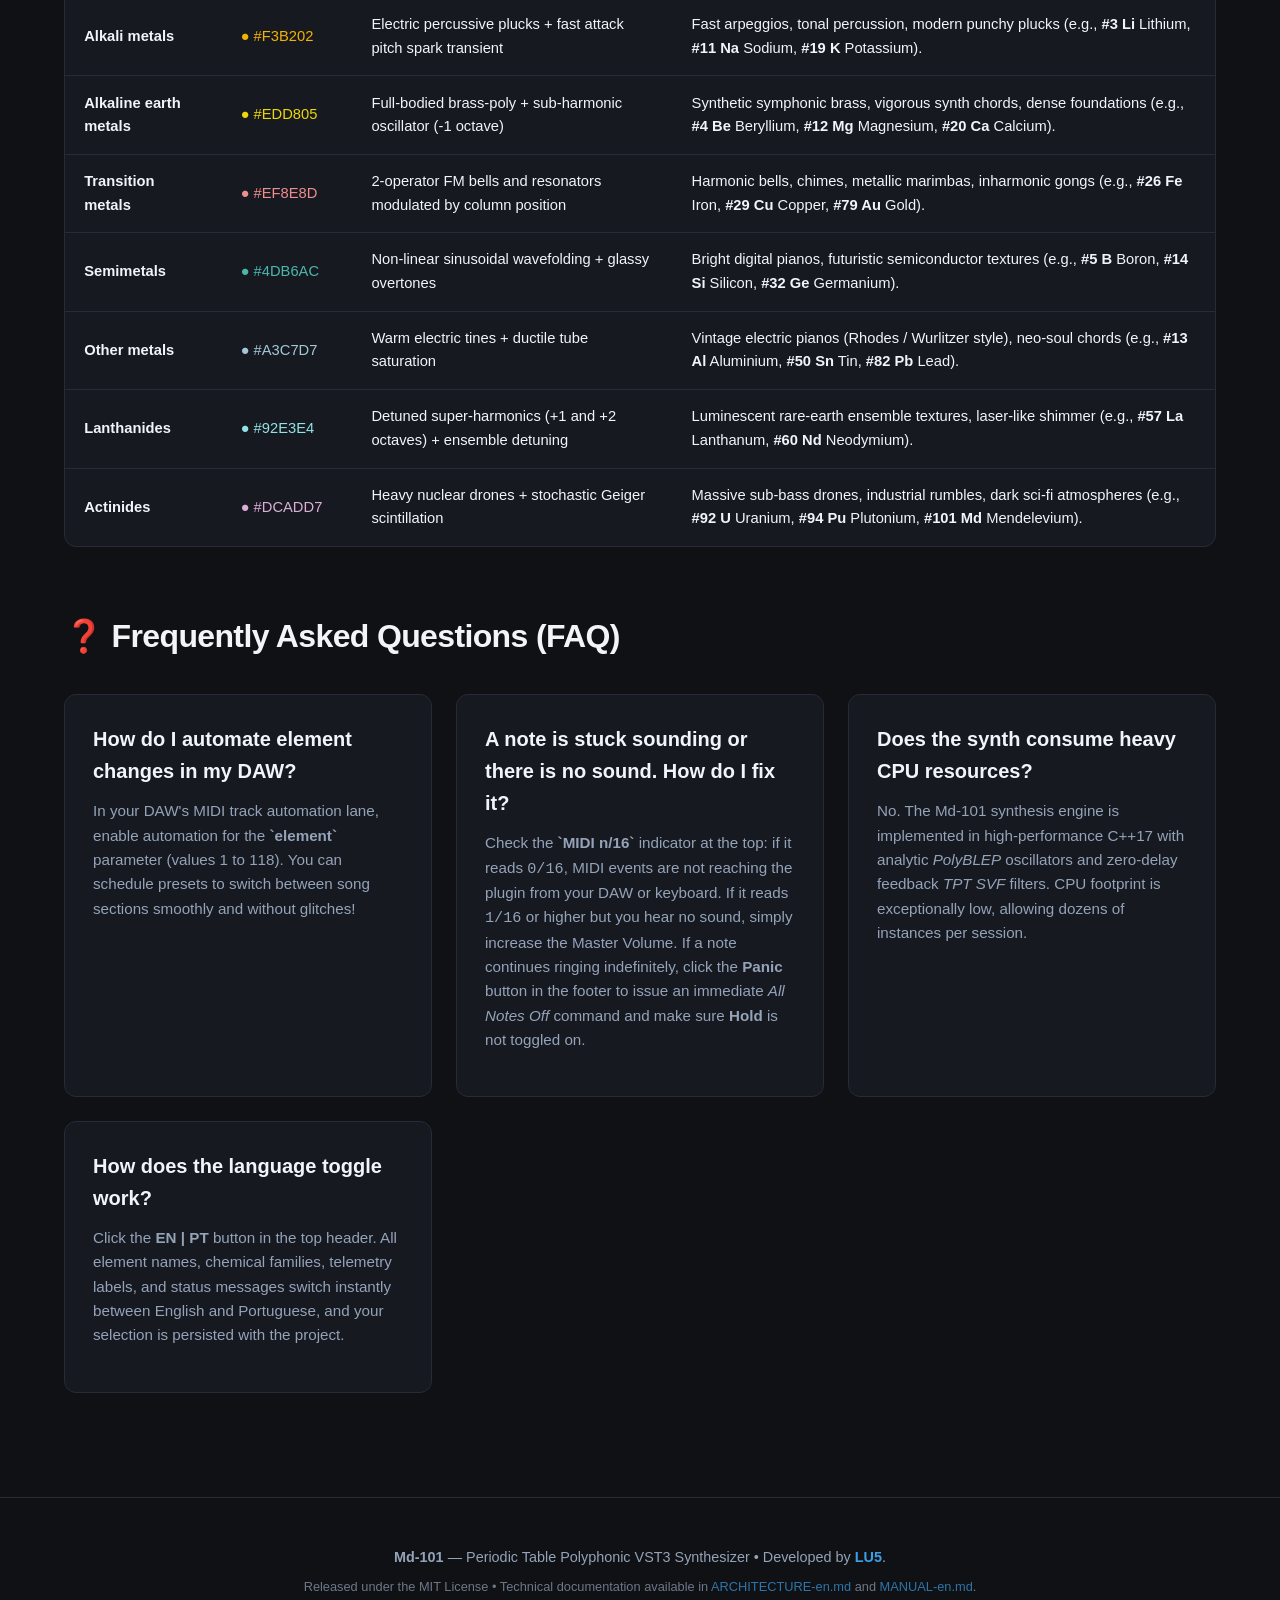
==== commit 84a58300: "Explaind the Voice Monitor in the manual" ====
--- a/docs/manual-en.html
+++ b/docs/manual-en.html
@@ -525,7 +525,13 @@
             <li><strong>Language Switcher (<code class="inline-code">EN | PT</code>)</strong>: Instant toggle between English and Portuguese, saved with your DAW session.</li>
             <li><strong>Master Volume</strong>: Smooth linear output gain control preventing digital clicks and overs.</li>
             <li><strong>Ambience / Reverb</strong>: Regulates spatial reverb depth and stereo chorus spreading.</li>
-            <li><strong>Voice Monitor (<code class="inline-code">MIDI 0/16</code>)</strong>: Real-time active voice count and activity LED.</li>
+            <li><strong>Voice & Polyphony Monitor (<code class="inline-code">MIDI 0/16</code>)</strong>: Real-time active voice count (up to 16) and status LED colored by the active chemical family.
+              <ul style="margin-top: 0.35rem; font-size: 0.88rem; opacity: 0.95;">
+                <li><em>Instant diagnostic ("Where is the sound?")</em>: if you play and it stays at <code class="inline-code">0/16</code>, MIDI is not reaching the plugin; if it rises to <code class="inline-code">&ge; 1/16</code> and lights up, MIDI is fine and you only need to check Master Volume or audio output.</li>
+                <li><em>Hanging notes</em>: reveals if notes are still active when your DAW playback is stopped (clear with the <strong>Panic</strong> button).</li>
+                <li><em>Polyphony ceiling</em>: reaching <code class="inline-code">16/16</code> shows the 16-voice maximum is reached and older voices are being smoothly recycled (*voice stealing*).</li>
+              </ul>
+            </li>
           </ul>
         </div>
       </div>
@@ -767,9 +773,9 @@
         </div>
 
         <div class="content-card">
-          <h3>A note is stuck sounding. How do I silence it?</h3>
-          <p>
-            Click the <strong>Panic</strong> button on the bottom toolbar. This issues an immediate <em>All Notes Off</em> command and clears all 16 voices. Also check that the <strong>Hold</strong> button was not left active.
+          <h3>A note is stuck sounding or there is no sound. How do I fix it?</h3>
+          <p>
+            Check the <strong>`MIDI n/16`</strong> indicator at the top: if it reads <code>0/16</code>, MIDI events are not reaching the plugin from your DAW or keyboard. If it reads <code>1/16</code> or higher but you hear no sound, simply increase the Master Volume. If a note continues ringing indefinitely, click the <strong>Panic</strong> button in the footer to issue an immediate <em>All Notes Off</em> command and make sure <strong>Hold</strong> is not toggled on.
           </p>
         </div>
 
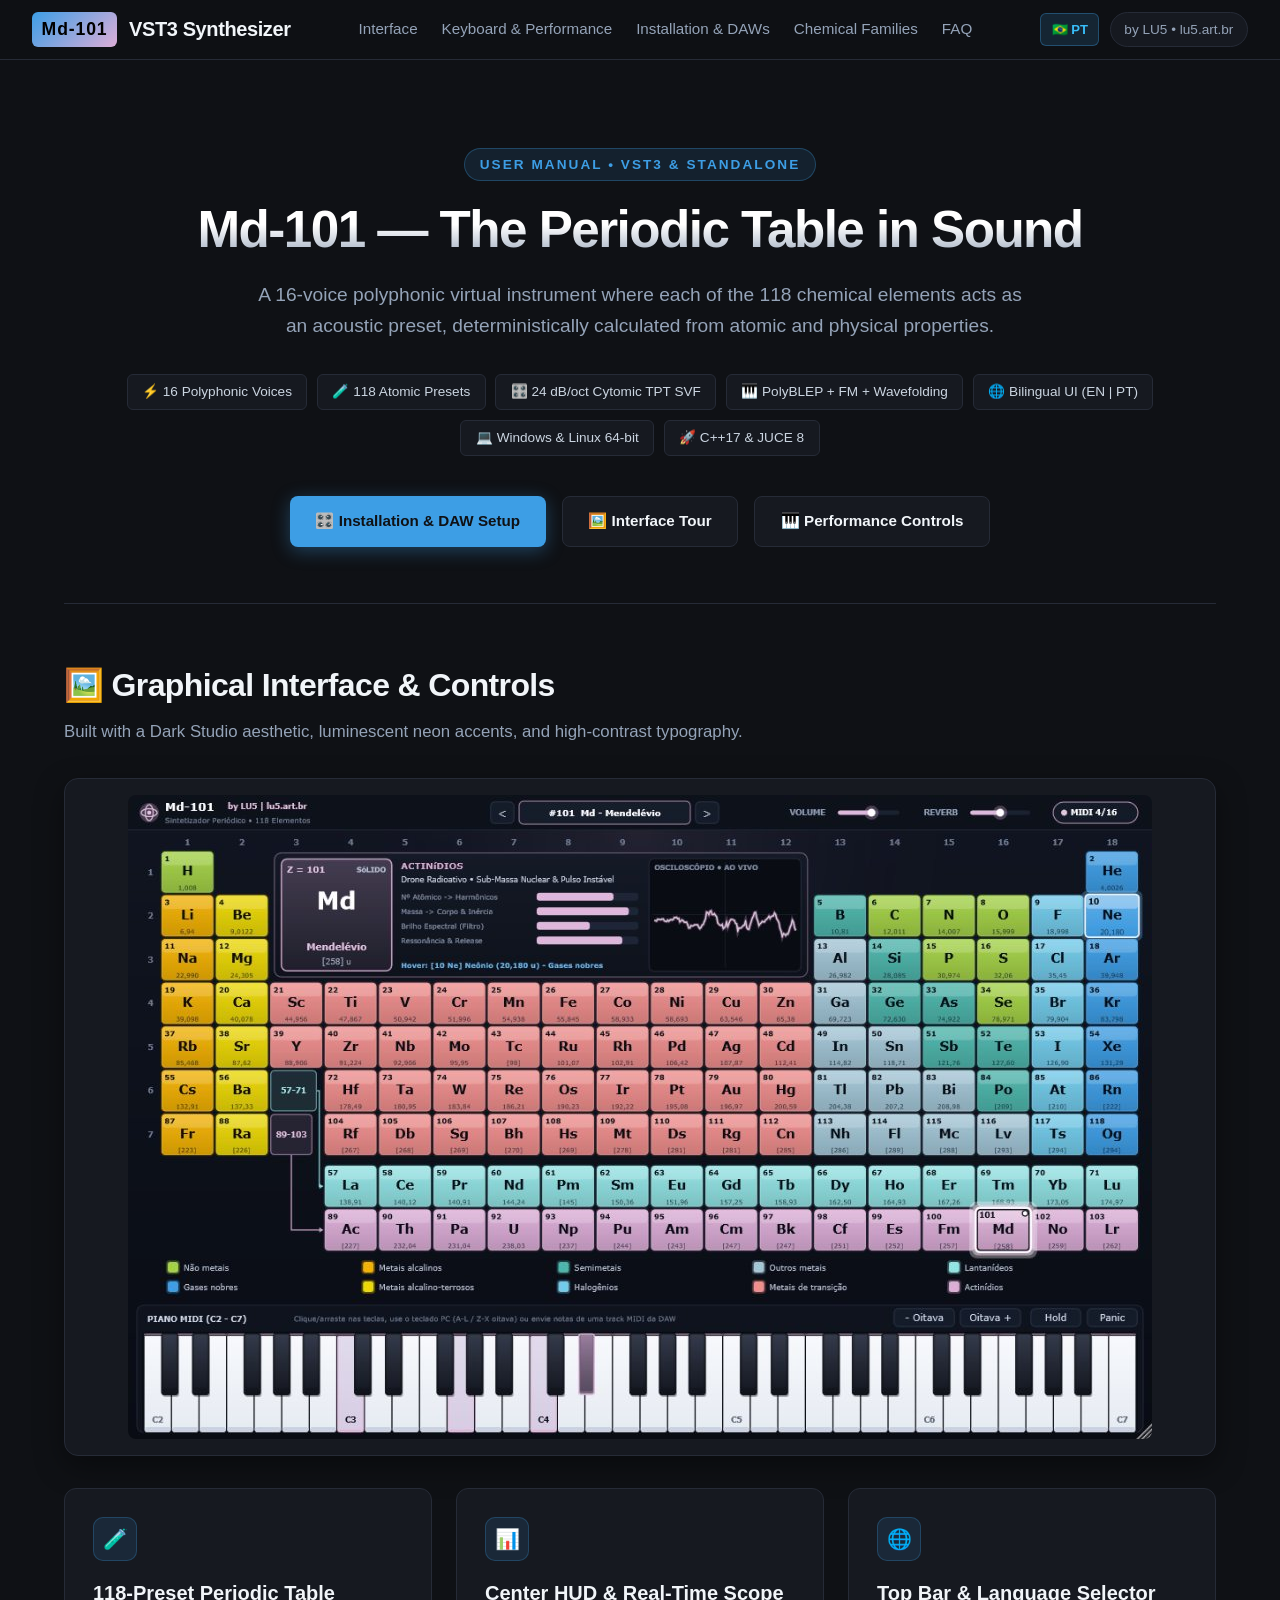
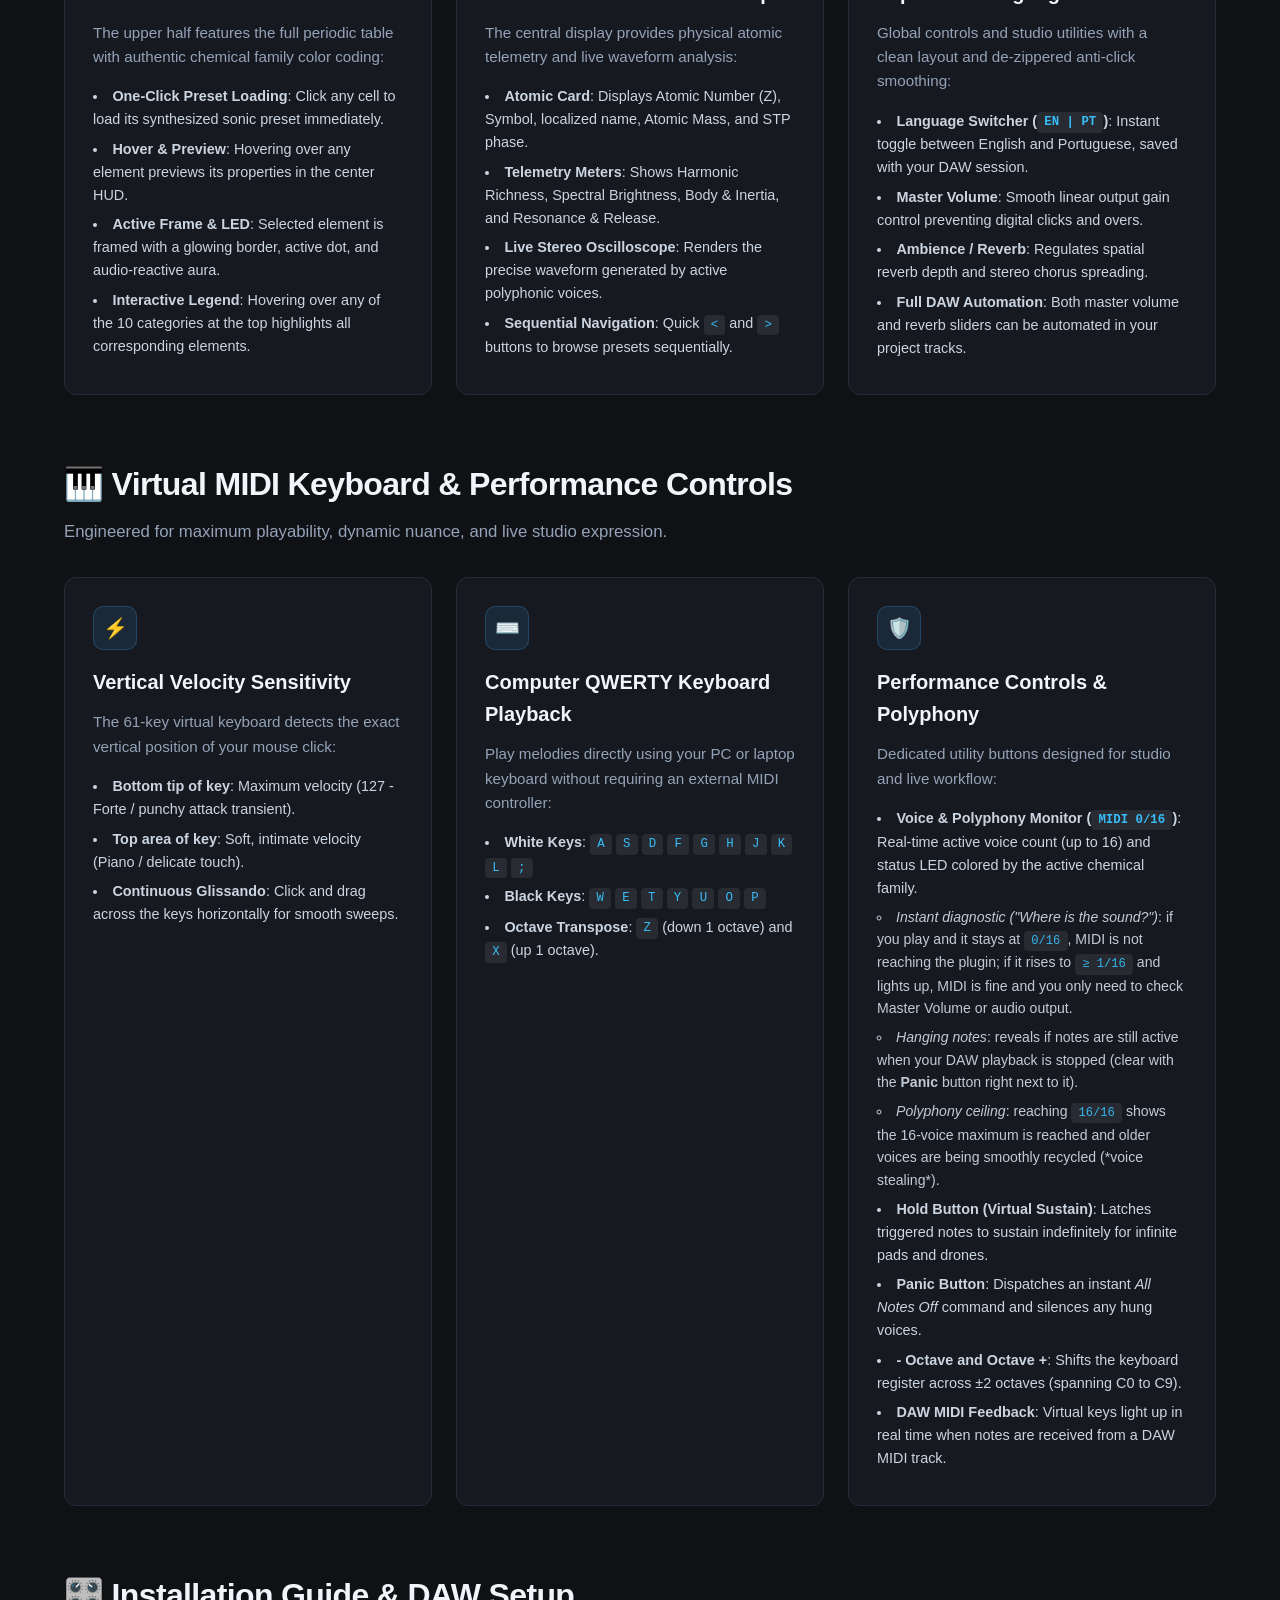
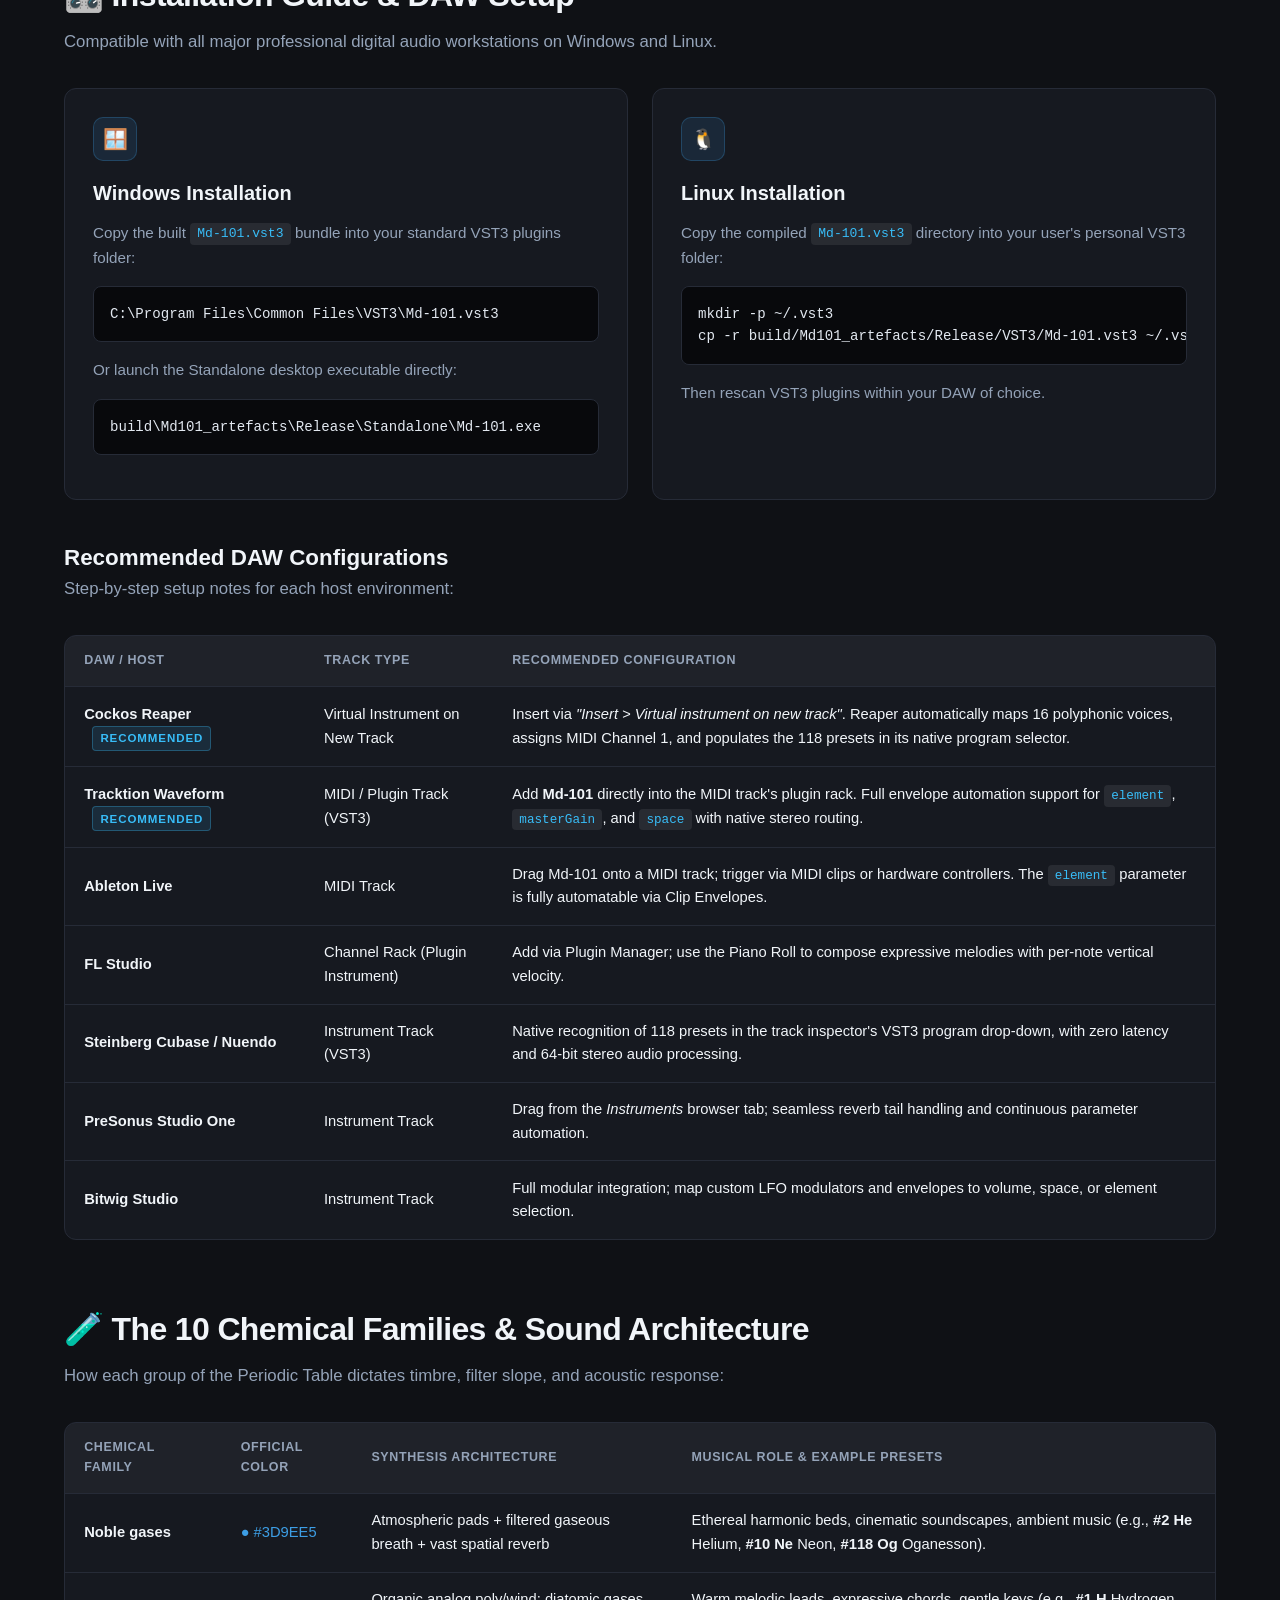
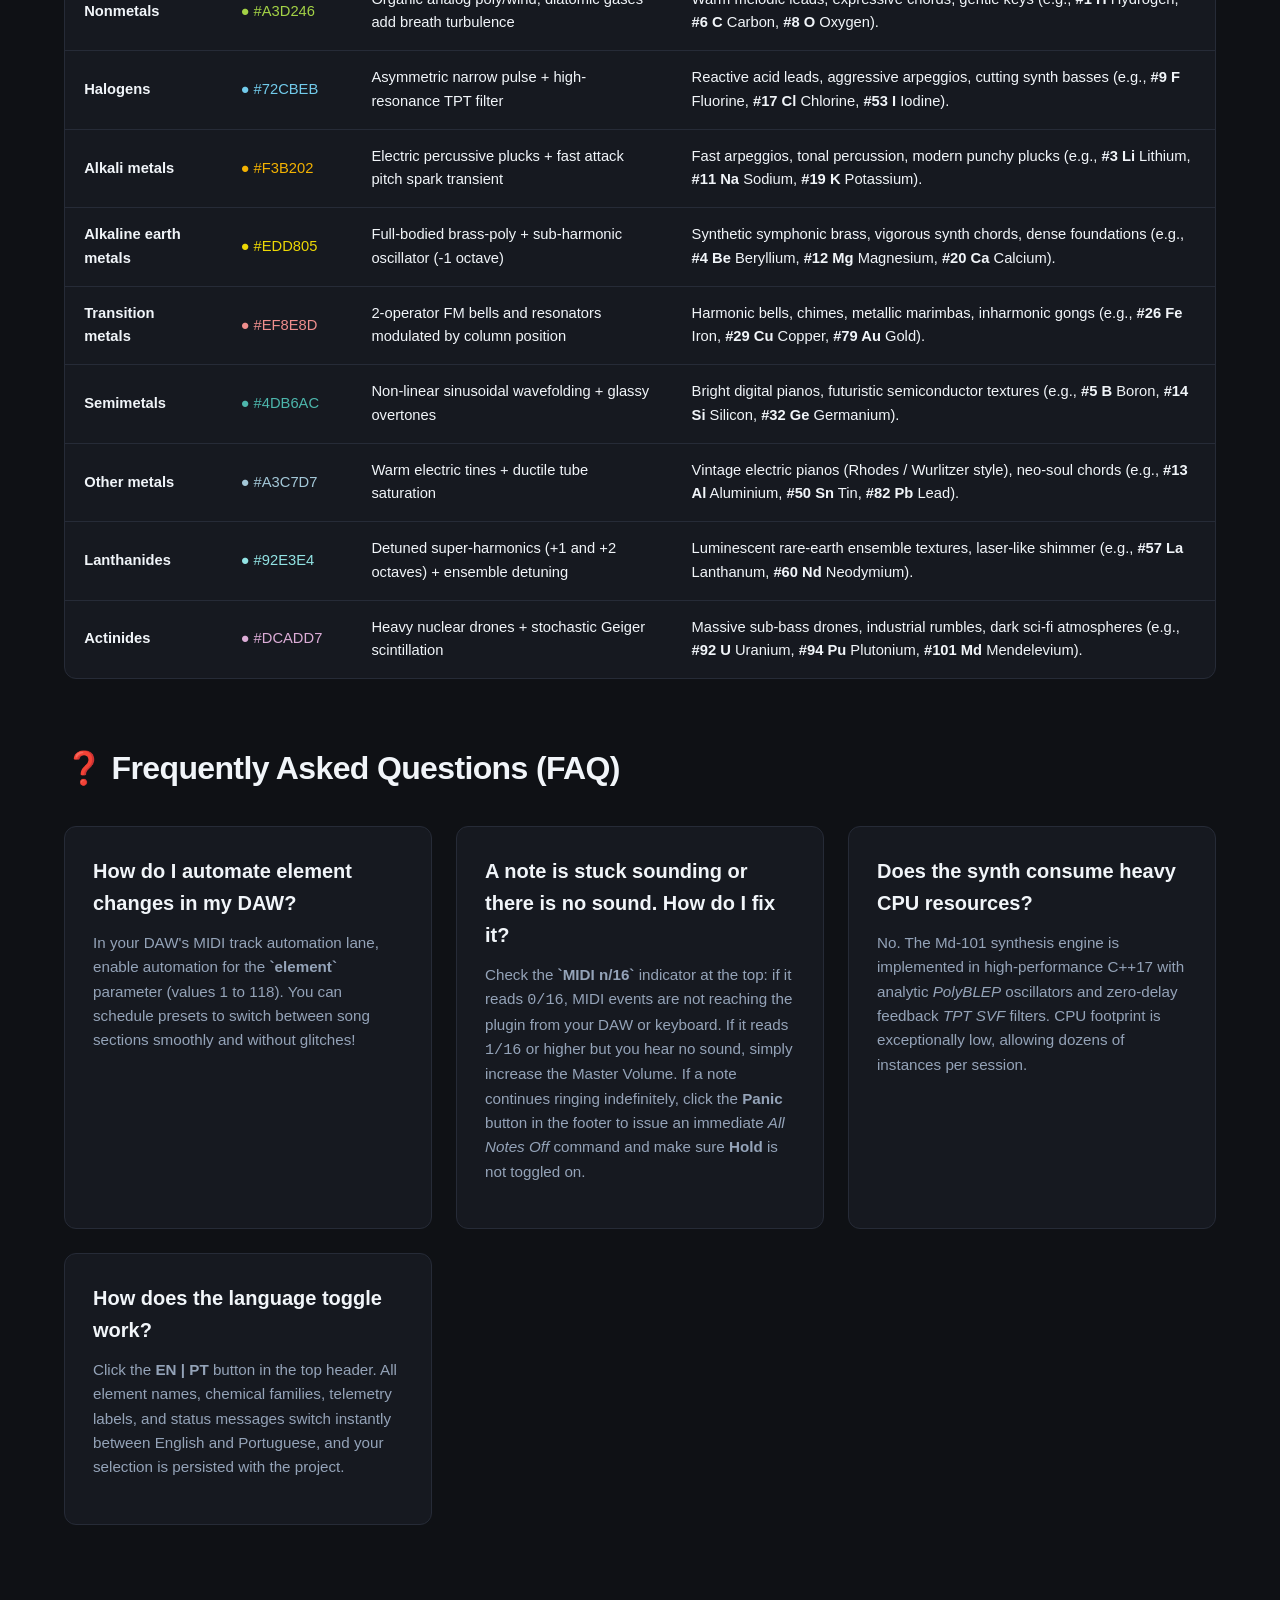
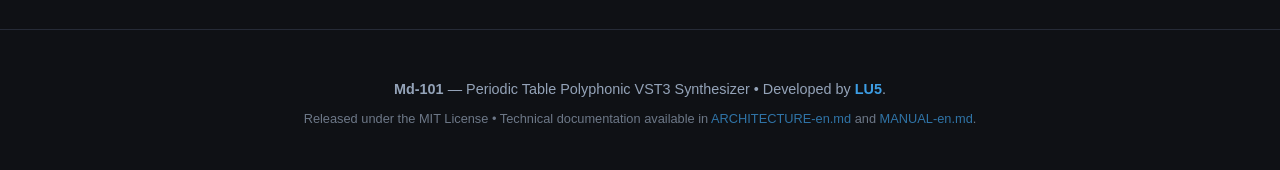
==== commit 7d288fee: "reorganizing the UI" ====
--- a/docs/manual-en.html
+++ b/docs/manual-en.html
@@ -519,19 +519,13 @@
           <div class="card-icon">🌐</div>
           <h3>Top Bar & Language Selector</h3>
           <p>
-            Global controls and studio utilities with de-zippered anti-click smoothing:
+            Global controls and studio utilities with a clean layout and de-zippered anti-click smoothing:
           </p>
           <ul>
             <li><strong>Language Switcher (<code class="inline-code">EN | PT</code>)</strong>: Instant toggle between English and Portuguese, saved with your DAW session.</li>
             <li><strong>Master Volume</strong>: Smooth linear output gain control preventing digital clicks and overs.</li>
             <li><strong>Ambience / Reverb</strong>: Regulates spatial reverb depth and stereo chorus spreading.</li>
-            <li><strong>Voice & Polyphony Monitor (<code class="inline-code">MIDI 0/16</code>)</strong>: Real-time active voice count (up to 16) and status LED colored by the active chemical family.
-              <ul style="margin-top: 0.35rem; font-size: 0.88rem; opacity: 0.95;">
-                <li><em>Instant diagnostic ("Where is the sound?")</em>: if you play and it stays at <code class="inline-code">0/16</code>, MIDI is not reaching the plugin; if it rises to <code class="inline-code">&ge; 1/16</code> and lights up, MIDI is fine and you only need to check Master Volume or audio output.</li>
-                <li><em>Hanging notes</em>: reveals if notes are still active when your DAW playback is stopped (clear with the <strong>Panic</strong> button).</li>
-                <li><em>Polyphony ceiling</em>: reaching <code class="inline-code">16/16</code> shows the 16-voice maximum is reached and older voices are being smoothly recycled (*voice stealing*).</li>
-              </ul>
-            </li>
+            <li><strong>Full DAW Automation</strong>: Both master volume and reverb sliders can be automated in your project tracks.</li>
           </ul>
         </div>
       </div>
@@ -573,11 +567,18 @@
 
         <div class="content-card">
           <div class="card-icon">🛡️</div>
-          <h3>Performance Controls</h3>
+          <h3>Performance Controls & Polyphony</h3>
           <p>
             Dedicated utility buttons designed for studio and live workflow:
           </p>
           <ul>
+            <li><strong>Voice & Polyphony Monitor (<code class="inline-code">MIDI 0/16</code>)</strong>: Real-time active voice count (up to 16) and status LED colored by the active chemical family.
+              <ul style="margin-top: 0.35rem; font-size: 0.88rem; opacity: 0.95;">
+                <li><em>Instant diagnostic ("Where is the sound?")</em>: if you play and it stays at <code class="inline-code">0/16</code>, MIDI is not reaching the plugin; if it rises to <code class="inline-code">&ge; 1/16</code> and lights up, MIDI is fine and you only need to check Master Volume or audio output.</li>
+                <li><em>Hanging notes</em>: reveals if notes are still active when your DAW playback is stopped (clear with the <strong>Panic</strong> button right next to it).</li>
+                <li><em>Polyphony ceiling</em>: reaching <code class="inline-code">16/16</code> shows the 16-voice maximum is reached and older voices are being smoothly recycled (*voice stealing*).</li>
+              </ul>
+            </li>
             <li><strong>Hold Button (Virtual Sustain)</strong>: Latches triggered notes to sustain indefinitely for infinite pads and drones.</li>
             <li><strong>Panic Button</strong>: Dispatches an instant <em>All Notes Off</em> command and silences any hung voices.</li>
             <li><strong>- Octave and Octave +</strong>: Shifts the keyboard register across &plusmn;2 octaves (spanning C0 to C9).</li>
